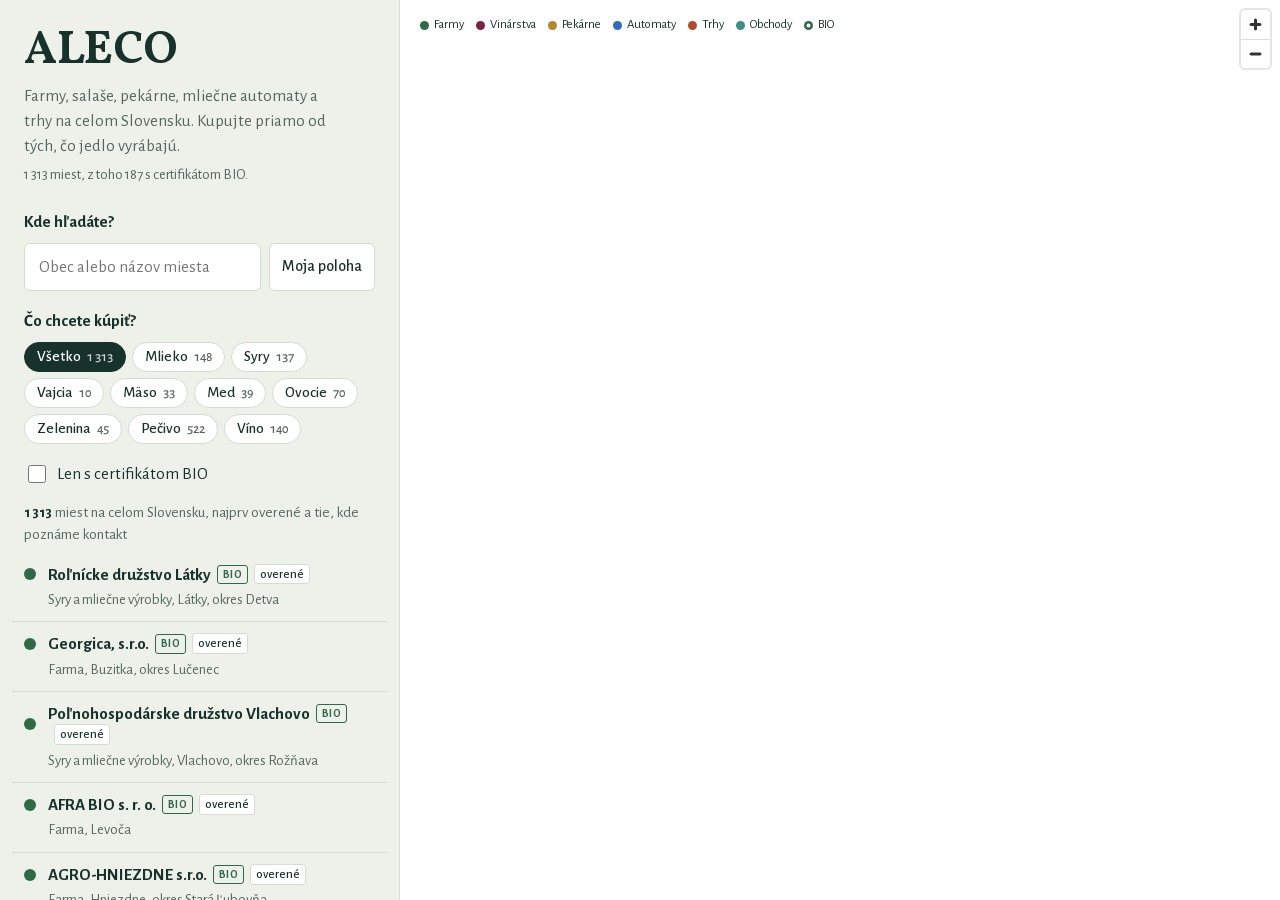
==== site/index.html @ 6f362695 "ALECO: open map of local food in Slovakia A free static site (MapLibre; fonts and map code served fr" ====
<!doctype html>
<html lang="sk">
<head>
  <meta charset="utf-8">
  <meta name="viewport" content="width=device-width, initial-scale=1">
  <title>ALECO: lokálne jedlo na Slovensku</title>
  <meta name="description" content="Otvorená mapa fariem, salašov, pekární, mliečnych automatov a trhov na celom Slovensku. Kupujte priamo od tých, čo jedlo vyrábajú.">
  <link rel="canonical" href="https://papkosd.github.io/ALECO/">
  <!-- link previews on Facebook, LinkedIn, WhatsApp and Slack -->
  <meta property="og:type" content="website">
  <meta property="og:site_name" content="ALECO">
  <meta property="og:locale" content="sk_SK">
  <meta property="og:title" content="ALECO: lokálne jedlo na Slovensku">
  <meta property="og:description" content="Mapa fariem, salašov, mliečnych automatov, trhov a ďalších miest, kde kúpite jedlo priamo od tých, čo ho vyrábajú. Zadarmo, bez reklám.">
  <meta property="og:url" content="https://papkosd.github.io/ALECO/">
  <meta property="og:image" content="https://papkosd.github.io/ALECO/og.png">
  <meta property="og:image:width" content="1200">
  <meta property="og:image:height" content="630">
  <meta property="og:image:alt" content="ALECO, farmy a lokálne jedlo na Slovensku: mapa Slovenska s 1 313 bodmi">
  <meta name="twitter:card" content="summary_large_image">
  <link rel="icon" href="favicon.svg" type="image/svg+xml">
  <link rel="apple-touch-icon" href="apple-touch-icon.png">
  <meta name="theme-color" content="#17322a">
  <!-- fonts and the map library are served from this site; the only outside requests are the map tiles -->
  <link rel="preconnect" href="https://tiles.openfreemap.org" crossorigin>
  <link href="fonts/fonts.css" rel="stylesheet">
  <link href="vendor/maplibre-gl-4.7.1/maplibre-gl.css" rel="stylesheet">
  <link href="style.css?v=9" rel="stylesheet">
</head>
<body>
  <div class="app">
    <aside class="panel" aria-label="Zoznam miest">
      <header class="intro">
        <h1>ALECO</h1>
        <p class="tagline">Farmy a lokálne jedlo na Slovensku</p>
        <p class="lede">Farmy, salaše, pekárne, mliečne automaty a trhy na celom Slovensku. Kupujte priamo od tých, čo jedlo vyrábajú.</p>
        <p class="stats" id="stats"></p>
      </header>

      <div class="controls">
        <div class="step">
          <label class="step-label" for="q">Kde hľadáte?</label>
          <div class="where">
            <input id="q" type="search" placeholder="Obec alebo názov miesta" autocomplete="off" enterkeyhint="search">
            <button type="button" class="btn ghost" id="locate">Moja poloha</button>
          </div>
          <div class="suggest" id="suggest" hidden></div>
          <div class="near-row" id="nearRow" hidden>
            <label class="select">
              <span class="visually-hidden">Ako ďaleko</span>
              <select id="radius">
                <option value="10">do 10 km</option>
                <option value="25" selected>do 25 km</option>
                <option value="50">do 50 km</option>
                <option value="0">celé Slovensko</option>
              </select>
            </label>
            <button type="button" class="link-btn" id="clearLoc">Zrušiť miesto</button>
          </div>
        </div>
        <div class="step">
          <p class="step-label" id="buyLabel">Čo chcete kúpiť?</p>
          <div class="chips" role="group" aria-labelledby="buyLabel" id="chips"></div>
        </div>
        <label class="toggle"><input type="checkbox" id="bioOnly"> Len s certifikátom BIO</label>
      </div>

      <p class="hint" id="hint" hidden></p>
      <div class="count-row" id="countRow">
        <p class="count" id="count" aria-live="polite"></p>
        <button type="button" class="link-btn share-search" id="shareSearch" hidden>Zdieľať výber</button>
      </div>
      <ol class="list" id="list"></ol>

      <section class="detail" id="detail" hidden aria-live="polite"></section>

      <footer class="foot">
        <p><button type="button" class="link-btn" id="addBtn">Chýba tu miesto alebo je niečo zle?</button></p>
        <p><button type="button" class="link-btn" id="aboutBtn">Odkiaľ sú údaje</button></p>
        <p class="small">Otvorený projekt bez reklám, provízií a sledovania. Údaje: <a href="https://www.openstreetmap.org/copyright">© prispievatelia OpenStreetMap</a> (ODbL), <a href="https://webgate.ec.europa.eu/tracesnt/directory/publication/organic-operator/index">register ekologických certifikátov EÚ</a> a <a href="https://www.geonames.org/">GeoNames</a> (CC BY 4.0). <span id="generated"></span></p>
      </footer>
    </aside>

    <main class="map-wrap">
      <div id="map" role="region" aria-label="Mapa"></div>
      <ul class="legend" id="legend" aria-label="Farby bodov na mape"></ul>
    </main>
  </div>

  <dialog id="addDialog" aria-labelledby="addTitle">
    <h2 id="addTitle">Pridať, opraviť alebo odstrániť miesto</h2>
    <p>Predávate jedlo, ktoré sami vyrábate, alebo tu chýba miesto, ktoré poznáte? Napíšte nám názov, obec, čo predávate a kedy. Skontrolujeme to a pridáme na mapu.</p>
    <p>Ak je pri mieste niečo zle alebo ste na mape a nechcete tu byť, napíšte nám. Opravíme to alebo údaje odstránime.</p>
    <p class="mail-row"><a class="btn" id="mailAdd" href="#">Napísať e-mail</a> <span class="small" id="mailText"></span></p>
    <p class="small">Mapujete v OpenStreetMap? Miesto môžete pridať aj tam, na ALECO sa objaví pri ďalšej aktualizácii.</p>
    <form method="dialog"><button class="btn ghost">Zavrieť</button></form>
  </dialog>

  <dialog id="aboutDialog" aria-labelledby="aboutTitle">
    <h2 id="aboutTitle">Odkiaľ sú údaje</h2>
    <p><strong>Obchody, trhy, automaty, pekárne a vinárstva</strong> pochádzajú z OpenStreetMap, otvorenej mapy, ktorú môže upravovať ktokoľvek. Reťazce a supermarkety vynechávame.</p>
    <p><strong>Pečiatka BIO</strong> znamená platný certifikát ekologickej výroby z registra Európskej komisie (TRACES). Produkty vypisujeme z certifikátu. Ukazujeme len výrobcov, ktorých certifikát uvádza jedlo pre ľudí, napríklad med, syr, ovocie alebo zeleninu. Farmy, ktoré pestujú len obilie či krmivo pre spracovateľov, na mape nie sú. Z certifikátu nevieme, či výrobca predáva aj priamo, preto si to pred cestou overte.</p>
    <p><strong>Poloha</strong> certifikovaných výrobcov je adresa z certifikátu: prevádzka, ak je uvedená, inak sídlo firmy. Ak je sídlo v kancelárii vo veľkom meste, výrobcu na mapu nedávame, kým nezistíme, kde naozaj hospodári.</p>
    <p>Súkromne hospodáriacich roľníkov zverejníme až s ich súhlasom.</p>
    <p>Údaje sú otvorené (ODbL), môžete ich voľne použiť s uvedením zdroja: <a href="data/places.csv" download>tabuľka CSV</a> alebo <a href="data/places.geojson" download>GeoJSON</a>.</p>
    <p><strong>Súkromie:</strong> stránka nepoužíva cookies ani analytiku. Mapové podklady sa načítavajú z <a href="https://openfreemap.org/" target="_blank" rel="noopener">OpenFreeMap</a>. Vašu polohu, ak ju povolíte, používame len na zoradenie zoznamu priamo vo vašom prehliadači.</p>
    <p><strong>Kontakt:</strong> <a id="mailAbout" href="#"></a>. Ak ste na mape a nechcete tu byť, napíšte nám a údaje odstránime.</p>
    <form method="dialog"><button class="btn">Zavrieť</button></form>
  </dialog>

  <script src="vendor/maplibre-gl-4.7.1/maplibre-gl.js"></script>
  <script src="app.js?v=23"></script>
</body>
</html>
---- site/fonts/fonts.css ----
/* Alegreya Sans and Vollkorn (SIL Open Font License 1.1, see OFL-*.txt), served from this site
   instead of Google Fonts so visitors' browsers don't contact Google. Latin + Latin Extended only (enough for Slovak). */
/* latin-ext */
@font-face {
  font-family: 'Alegreya Sans';
  font-style: normal;
  font-weight: 400;
  font-display: swap;
  src: url(alegreya-sans-latin-ext-0a185c.woff2) format('woff2');
  unicode-range: U+0100-02BA, U+02BD-02C5, U+02C7-02CC, U+02CE-02D7, U+02DD-02FF, U+0304, U+0308, U+0329, U+1D00-1DBF, U+1E00-1E9F, U+1EF2-1EFF, U+2020, U+20A0-20AB, U+20AD-20C4, U+2113, U+2C60-2C7F, U+A720-A7FF;
}
/* latin */
@font-face {
  font-family: 'Alegreya Sans';
  font-style: normal;
  font-weight: 400;
  font-display: swap;
  src: url(alegreya-sans-latin-e76bc7.woff2) format('woff2');
  unicode-range: U+0000-00FF, U+0131, U+0152-0153, U+02BB-02BC, U+02C6, U+02DA, U+02DC, U+0304, U+0308, U+0329, U+2000-206F, U+20AC, U+2122, U+2191, U+2193, U+2212, U+2215, U+FEFF, U+FFFD;
}
/* latin-ext */
@font-face {
  font-family: 'Alegreya Sans';
  font-style: normal;
  font-weight: 500;
  font-display: swap;
  src: url(alegreya-sans-latin-ext-668227.woff2) format('woff2');
  unicode-range: U+0100-02BA, U+02BD-02C5, U+02C7-02CC, U+02CE-02D7, U+02DD-02FF, U+0304, U+0308, U+0329, U+1D00-1DBF, U+1E00-1E9F, U+1EF2-1EFF, U+2020, U+20A0-20AB, U+20AD-20C4, U+2113, U+2C60-2C7F, U+A720-A7FF;
}
/* latin */
@font-face {
  font-family: 'Alegreya Sans';
  font-style: normal;
  font-weight: 500;
  font-display: swap;
  src: url(alegreya-sans-latin-922b99.woff2) format('woff2');
  unicode-range: U+0000-00FF, U+0131, U+0152-0153, U+02BB-02BC, U+02C6, U+02DA, U+02DC, U+0304, U+0308, U+0329, U+2000-206F, U+20AC, U+2122, U+2191, U+2193, U+2212, U+2215, U+FEFF, U+FFFD;
}
/* latin-ext */
@font-face {
  font-family: 'Alegreya Sans';
  font-style: normal;
  font-weight: 700;
  font-display: swap;
  src: url(alegreya-sans-latin-ext-7c03f5.woff2) format('woff2');
  unicode-range: U+0100-02BA, U+02BD-02C5, U+02C7-02CC, U+02CE-02D7, U+02DD-02FF, U+0304, U+0308, U+0329, U+1D00-1DBF, U+1E00-1E9F, U+1EF2-1EFF, U+2020, U+20A0-20AB, U+20AD-20C4, U+2113, U+2C60-2C7F, U+A720-A7FF;
}
/* latin */
@font-face {
  font-family: 'Alegreya Sans';
  font-style: normal;
  font-weight: 700;
  font-display: swap;
  src: url(alegreya-sans-latin-80432f.woff2) format('woff2');
  unicode-range: U+0000-00FF, U+0131, U+0152-0153, U+02BB-02BC, U+02C6, U+02DA, U+02DC, U+0304, U+0308, U+0329, U+2000-206F, U+20AC, U+2122, U+2191, U+2193, U+2212, U+2215, U+FEFF, U+FFFD;
}
/* latin-ext */
@font-face {
  font-family: 'Vollkorn';
  font-style: normal;
  font-weight: 500;
  font-display: swap;
  src: url(vollkorn-latin-ext-cc25f8.woff2) format('woff2');
  unicode-range: U+0100-02BA, U+02BD-02C5, U+02C7-02CC, U+02CE-02D7, U+02DD-02FF, U+0304, U+0308, U+0329, U+1D00-1DBF, U+1E00-1E9F, U+1EF2-1EFF, U+2020, U+20A0-20AB, U+20AD-20C4, U+2113, U+2C60-2C7F, U+A720-A7FF;
}
/* latin */
@font-face {
  font-family: 'Vollkorn';
  font-style: normal;
  font-weight: 500;
  font-display: swap;
  src: url(vollkorn-latin-d823a3.woff2) format('woff2');
  unicode-range: U+0000-00FF, U+0131, U+0152-0153, U+02BB-02BC, U+02C6, U+02DA, U+02DC, U+0304, U+0308, U+0329, U+2000-206F, U+20AC, U+2122, U+2191, U+2193, U+2212, U+2215, U+FEFF, U+FFFD;
}
/* latin-ext */
@font-face {
  font-family: 'Vollkorn';
  font-style: normal;
  font-weight: 700;
  font-display: swap;
  src: url(vollkorn-latin-ext-cc25f8.woff2) format('woff2');
  unicode-range: U+0100-02BA, U+02BD-02C5, U+02C7-02CC, U+02CE-02D7, U+02DD-02FF, U+0304, U+0308, U+0329, U+1D00-1DBF, U+1E00-1E9F, U+1EF2-1EFF, U+2020, U+20A0-20AB, U+20AD-20C4, U+2113, U+2C60-2C7F, U+A720-A7FF;
}
/* latin */
@font-face {
  font-family: 'Vollkorn';
  font-style: normal;
  font-weight: 700;
  font-display: swap;
  src: url(vollkorn-latin-d823a3.woff2) format('woff2');
  unicode-range: U+0000-00FF, U+0131, U+0152-0153, U+02BB-02BC, U+02C6, U+02DA, U+02DC, U+0304, U+0308, U+0329, U+2000-206F, U+20AC, U+2122, U+2191, U+2193, U+2212, U+2215, U+FEFF, U+FFFD;
}
---- site/vendor/maplibre-gl-4.7.1/maplibre-gl.css ----
.maplibregl-map{font:12px/20px Helvetica Neue,Arial,Helvetica,sans-serif;overflow:hidden;position:relative;-webkit-tap-highlight-color:rgb(0 0 0/0)}.maplibregl-canvas{left:0;position:absolute;top:0}.maplibregl-map:fullscreen{height:100%;width:100%}.maplibregl-ctrl-group button.maplibregl-ctrl-compass{touch-action:none}.maplibregl-canvas-container.maplibregl-interactive,.maplibregl-ctrl-group button.maplibregl-ctrl-compass{cursor:grab;-webkit-user-select:none;-moz-user-select:none;user-select:none}.maplibregl-canvas-container.maplibregl-interactive.maplibregl-track-pointer{cursor:pointer}.maplibregl-canvas-container.maplibregl-interactive:active,.maplibregl-ctrl-group button.maplibregl-ctrl-compass:active{cursor:grabbing}.maplibregl-canvas-container.maplibregl-touch-zoom-rotate,.maplibregl-canvas-container.maplibregl-touch-zoom-rotate .maplibregl-canvas{touch-action:pan-x pan-y}.maplibregl-canvas-container.maplibregl-touch-drag-pan,.maplibregl-canvas-container.maplibregl-touch-drag-pan .maplibregl-canvas{touch-action:pinch-zoom}.maplibregl-canvas-container.maplibregl-touch-zoom-rotate.maplibregl-touch-drag-pan,.maplibregl-canvas-container.maplibregl-touch-zoom-rotate.maplibregl-touch-drag-pan .maplibregl-canvas{touch-action:none}.maplibregl-canvas-container.maplibregl-touch-drag-pan.maplibregl-cooperative-gestures,.maplibregl-canvas-container.maplibregl-touch-drag-pan.maplibregl-cooperative-gestures .maplibregl-canvas{touch-action:pan-x pan-y}.maplibregl-ctrl-bottom-left,.maplibregl-ctrl-bottom-right,.maplibregl-ctrl-top-left,.maplibregl-ctrl-top-right{pointer-events:none;position:absolute;z-index:2}.maplibregl-ctrl-top-left{left:0;top:0}.maplibregl-ctrl-top-right{right:0;top:0}.maplibregl-ctrl-bottom-left{bottom:0;left:0}.maplibregl-ctrl-bottom-right{bottom:0;right:0}.maplibregl-ctrl{clear:both;pointer-events:auto;transform:translate(0)}.maplibregl-ctrl-top-left .maplibregl-ctrl{float:left;margin:10px 0 0 10px}.maplibregl-ctrl-top-right .maplibregl-ctrl{float:right;margin:10px 10px 0 0}.maplibregl-ctrl-bottom-left .maplibregl-ctrl{float:left;margin:0 0 10px 10px}.maplibregl-ctrl-bottom-right .maplibregl-ctrl{float:right;margin:0 10px 10px 0}.maplibregl-ctrl-group{background:#fff;border-radius:4px}.maplibregl-ctrl-group:not(:empty){box-shadow:0 0 0 2px rgba(0,0,0,.1)}@media (forced-colors:active){.maplibregl-ctrl-group:not(:empty){box-shadow:0 0 0 2px ButtonText}}.maplibregl-ctrl-group button{background-color:transparent;border:0;box-sizing:border-box;cursor:pointer;display:block;height:29px;outline:none;padding:0;width:29px}.maplibregl-ctrl-group button+button{border-top:1px solid #ddd}.maplibregl-ctrl button .maplibregl-ctrl-icon{background-position:50%;background-repeat:no-repeat;display:block;height:100%;width:100%}@media (forced-colors:active){.maplibregl-ctrl-icon{background-color:transparent}.maplibregl-ctrl-group button+button{border-top:1px solid ButtonText}}.maplibregl-ctrl button::-moz-focus-inner{border:0;padding:0}.maplibregl-ctrl-attrib-button:focus,.maplibregl-ctrl-group button:focus{box-shadow:0 0 2px 2px #0096ff}.maplibregl-ctrl button:disabled{cursor:not-allowed}.maplibregl-ctrl button:disabled .maplibregl-ctrl-icon{opacity:.25}.maplibregl-ctrl button:not(:disabled):hover{background-color:rgb(0 0 0/5%)}.maplibregl-ctrl-group button:focus:focus-visible{box-shadow:0 0 2px 2px #0096ff}.maplibregl-ctrl-group button:focus:not(:focus-visible){box-shadow:none}.maplibregl-ctrl-group button:focus:first-child{border-radius:4px 4px 0 0}.maplibregl-ctrl-group button:focus:last-child{border-radius:0 0 4px 4px}.maplibregl-ctrl-group button:focus:only-child{border-radius:inherit}.maplibregl-ctrl button.maplibregl-ctrl-zoom-out .maplibregl-ctrl-icon{background-image:url("data:image/svg+xml;charset=utf-8,%3Csvg xmlns='http://www.w3.org/2000/svg' width='29' height='29' fill='%23333' viewBox='0 0 29 29'%3E%3Cpath d='M10 13c-.75 0-1.5.75-1.5 1.5S9.25 16 10 16h9c.75 0 1.5-.75 1.5-1.5S19.75 13 19 13z'/%3E%3C/svg%3E")}.maplibregl-ctrl button.maplibregl-ctrl-zoom-in .maplibregl-ctrl-icon{background-image:url("data:image/svg+xml;charset=utf-8,%3Csvg xmlns='http://www.w3.org/2000/svg' width='29' height='29' fill='%23333' viewBox='0 0 29 29'%3E%3Cpath d='M14.5 8.5c-.75 0-1.5.75-1.5 1.5v3h-3c-.75 0-1.5.75-1.5 1.5S9.25 16 10 16h3v3c0 .75.75 1.5 1.5 1.5S16 19.75 16 19v-3h3c.75 0 1.5-.75 1.5-1.5S19.75 13 19 13h-3v-3c0-.75-.75-1.5-1.5-1.5'/%3E%3C/svg%3E")}@media (forced-colors:active){.maplibregl-ctrl button.maplibregl-ctrl-zoom-out .maplibregl-ctrl-icon{background-image:url("data:image/svg+xml;charset=utf-8,%3Csvg xmlns='http://www.w3.org/2000/svg' width='29' height='29' fill='%23fff' viewBox='0 0 29 29'%3E%3Cpath d='M10 13c-.75 0-1.5.75-1.5 1.5S9.25 16 10 16h9c.75 0 1.5-.75 1.5-1.5S19.75 13 19 13z'/%3E%3C/svg%3E")}.maplibregl-ctrl button.maplibregl-ctrl-zoom-in .maplibregl-ctrl-icon{background-image:url("data:image/svg+xml;charset=utf-8,%3Csvg xmlns='http://www.w3.org/2000/svg' width='29' height='29' fill='%23fff' viewBox='0 0 29 29'%3E%3Cpath d='M14.5 8.5c-.75 0-1.5.75-1.5 1.5v3h-3c-.75 0-1.5.75-1.5 1.5S9.25 16 10 16h3v3c0 .75.75 1.5 1.5 1.5S16 19.75 16 19v-3h3c.75 0 1.5-.75 1.5-1.5S19.75 13 19 13h-3v-3c0-.75-.75-1.5-1.5-1.5'/%3E%3C/svg%3E")}}@media (forced-colors:active) and (prefers-color-scheme:light){.maplibregl-ctrl button.maplibregl-ctrl-zoom-out .maplibregl-ctrl-icon{background-image:url("data:image/svg+xml;charset=utf-8,%3Csvg xmlns='http://www.w3.org/2000/svg' width='29' height='29' viewBox='0 0 29 29'%3E%3Cpath d='M10 13c-.75 0-1.5.75-1.5 1.5S9.25 16 10 16h9c.75 0 1.5-.75 1.5-1.5S19.75 13 19 13z'/%3E%3C/svg%3E")}.maplibregl-ctrl button.maplibregl-ctrl-zoom-in .maplibregl-ctrl-icon{background-image:url("data:image/svg+xml;charset=utf-8,%3Csvg xmlns='http://www.w3.org/2000/svg' width='29' height='29' viewBox='0 0 29 29'%3E%3Cpath d='M14.5 8.5c-.75 0-1.5.75-1.5 1.5v3h-3c-.75 0-1.5.75-1.5 1.5S9.25 16 10 16h3v3c0 .75.75 1.5 1.5 1.5S16 19.75 16 19v-3h3c.75 0 1.5-.75 1.5-1.5S19.75 13 19 13h-3v-3c0-.75-.75-1.5-1.5-1.5'/%3E%3C/svg%3E")}}.maplibregl-ctrl button.maplibregl-ctrl-fullscreen .maplibregl-ctrl-icon{background-image:url("data:image/svg+xml;charset=utf-8,%3Csvg xmlns='http://www.w3.org/2000/svg' width='29' height='29' fill='%23333' viewBox='0 0 29 29'%3E%3Cpath d='M24 16v5.5c0 1.75-.75 2.5-2.5 2.5H16v-1l3-1.5-4-5.5 1-1 5.5 4 1.5-3zM6 16l1.5 3 5.5-4 1 1-4 5.5 3 1.5v1H7.5C5.75 24 5 23.25 5 21.5V16zm7-11v1l-3 1.5 4 5.5-1 1-5.5-4L6 13H5V7.5C5 5.75 5.75 5 7.5 5zm11 2.5c0-1.75-.75-2.5-2.5-2.5H16v1l3 1.5-4 5.5 1 1 5.5-4 1.5 3h1z'/%3E%3C/svg%3E")}.maplibregl-ctrl button.maplibregl-ctrl-shrink .maplibregl-ctrl-icon{background-image:url("data:image/svg+xml;charset=utf-8,%3Csvg xmlns='http://www.w3.org/2000/svg' width='29' height='29' viewBox='0 0 29 29'%3E%3Cpath d='M18.5 16c-1.75 0-2.5.75-2.5 2.5V24h1l1.5-3 5.5 4 1-1-4-5.5 3-1.5v-1zM13 18.5c0-1.75-.75-2.5-2.5-2.5H5v1l3 1.5L4 24l1 1 5.5-4 1.5 3h1zm3-8c0 1.75.75 2.5 2.5 2.5H24v-1l-3-1.5L25 5l-1-1-5.5 4L17 5h-1zM10.5 13c1.75 0 2.5-.75 2.5-2.5V5h-1l-1.5 3L5 4 4 5l4 5.5L5 12v1z'/%3E%3C/svg%3E")}@media (forced-colors:active){.maplibregl-ctrl button.maplibregl-ctrl-fullscreen .maplibregl-ctrl-icon{background-image:url("data:image/svg+xml;charset=utf-8,%3Csvg xmlns='http://www.w3.org/2000/svg' width='29' height='29' fill='%23fff' viewBox='0 0 29 29'%3E%3Cpath d='M24 16v5.5c0 1.75-.75 2.5-2.5 2.5H16v-1l3-1.5-4-5.5 1-1 5.5 4 1.5-3zM6 16l1.5 3 5.5-4 1 1-4 5.5 3 1.5v1H7.5C5.75 24 5 23.25 5 21.5V16zm7-11v1l-3 1.5 4 5.5-1 1-5.5-4L6 13H5V7.5C5 5.75 5.75 5 7.5 5zm11 2.5c0-1.75-.75-2.5-2.5-2.5H16v1l3 1.5-4 5.5 1 1 5.5-4 1.5 3h1z'/%3E%3C/svg%3E")}.maplibregl-ctrl button.maplibregl-ctrl-shrink .maplibregl-ctrl-icon{background-image:url("data:image/svg+xml;charset=utf-8,%3Csvg xmlns='http://www.w3.org/2000/svg' width='29' height='29' fill='%23fff' viewBox='0 0 29 29'%3E%3Cpath d='M18.5 16c-1.75 0-2.5.75-2.5 2.5V24h1l1.5-3 5.5 4 1-1-4-5.5 3-1.5v-1zM13 18.5c0-1.75-.75-2.5-2.5-2.5H5v1l3 1.5L4 24l1 1 5.5-4 1.5 3h1zm3-8c0 1.75.75 2.5 2.5 2.5H24v-1l-3-1.5L25 5l-1-1-5.5 4L17 5h-1zM10.5 13c1.75 0 2.5-.75 2.5-2.5V5h-1l-1.5 3L5 4 4 5l4 5.5L5 12v1z'/%3E%3C/svg%3E")}}@media (forced-colors:active) and (prefers-color-scheme:light){.maplibregl-ctrl button.maplibregl-ctrl-fullscreen .maplibregl-ctrl-icon{background-image:url("data:image/svg+xml;charset=utf-8,%3Csvg xmlns='http://www.w3.org/2000/svg' width='29' height='29' viewBox='0 0 29 29'%3E%3Cpath d='M24 16v5.5c0 1.75-.75 2.5-2.5 2.5H16v-1l3-1.5-4-5.5 1-1 5.5 4 1.5-3zM6 16l1.5 3 5.5-4 1 1-4 5.5 3 1.5v1H7.5C5.75 24 5 23.25 5 21.5V16zm7-11v1l-3 1.5 4 5.5-1 1-5.5-4L6 13H5V7.5C5 5.75 5.75 5 7.5 5zm11 2.5c0-1.75-.75-2.5-2.5-2.5H16v1l3 1.5-4 5.5 1 1 5.5-4 1.5 3h1z'/%3E%3C/svg%3E")}.maplibregl-ctrl button.maplibregl-ctrl-shrink .maplibregl-ctrl-icon{background-image:url("data:image/svg+xml;charset=utf-8,%3Csvg xmlns='http://www.w3.org/2000/svg' width='29' height='29' viewBox='0 0 29 29'%3E%3Cpath d='M18.5 16c-1.75 0-2.5.75-2.5 2.5V24h1l1.5-3 5.5 4 1-1-4-5.5 3-1.5v-1zM13 18.5c0-1.75-.75-2.5-2.5-2.5H5v1l3 1.5L4 24l1 1 5.5-4 1.5 3h1zm3-8c0 1.75.75 2.5 2.5 2.5H24v-1l-3-1.5L25 5l-1-1-5.5 4L17 5h-1zM10.5 13c1.75 0 2.5-.75 2.5-2.5V5h-1l-1.5 3L5 4 4 5l4 5.5L5 12v1z'/%3E%3C/svg%3E")}}.maplibregl-ctrl button.maplibregl-ctrl-compass .maplibregl-ctrl-icon{background-image:url("data:image/svg+xml;charset=utf-8,%3Csvg xmlns='http://www.w3.org/2000/svg' width='29' height='29' fill='%23333' viewBox='0 0 29 29'%3E%3Cpath d='m10.5 14 4-8 4 8z'/%3E%3Cpath fill='%23ccc' d='m10.5 16 4 8 4-8z'/%3E%3C/svg%3E")}@media (forced-colors:active){.maplibregl-ctrl button.maplibregl-ctrl-compass .maplibregl-ctrl-icon{background-image:url("data:image/svg+xml;charset=utf-8,%3Csvg xmlns='http://www.w3.org/2000/svg' width='29' height='29' fill='%23fff' viewBox='0 0 29 29'%3E%3Cpath d='m10.5 14 4-8 4 8z'/%3E%3Cpath fill='%23ccc' d='m10.5 16 4 8 4-8z'/%3E%3C/svg%3E")}}@media (forced-colors:active) and (prefers-color-scheme:light){.maplibregl-ctrl button.maplibregl-ctrl-compass .maplibregl-ctrl-icon{background-image:url("data:image/svg+xml;charset=utf-8,%3Csvg xmlns='http://www.w3.org/2000/svg' width='29' height='29' viewBox='0 0 29 29'%3E%3Cpath d='m10.5 14 4-8 4 8z'/%3E%3Cpath fill='%23ccc' d='m10.5 16 4 8 4-8z'/%3E%3C/svg%3E")}}.maplibregl-ctrl button.maplibregl-ctrl-terrain .maplibregl-ctrl-icon{background-image:url("data:image/svg+xml;charset=utf-8,%3Csvg xmlns='http://www.w3.org/2000/svg' width='22' height='22' fill='%23333' viewBox='0 0 22 22'%3E%3Cpath d='m1.754 13.406 4.453-4.851 3.09 3.09 3.281 3.277.969-.969-3.309-3.312 3.844-4.121 6.148 6.886h1.082v-.855l-7.207-8.07-4.84 5.187L6.169 6.57l-5.48 5.965v.871ZM.688 16.844h20.625v1.375H.688Zm0 0'/%3E%3C/svg%3E")}.maplibregl-ctrl button.maplibregl-ctrl-terrain-enabled .maplibregl-ctrl-icon{background-image:url("data:image/svg+xml;charset=utf-8,%3Csvg xmlns='http://www.w3.org/2000/svg' width='22' height='22' fill='%2333b5e5' viewBox='0 0 22 22'%3E%3Cpath d='m1.754 13.406 4.453-4.851 3.09 3.09 3.281 3.277.969-.969-3.309-3.312 3.844-4.121 6.148 6.886h1.082v-.855l-7.207-8.07-4.84 5.187L6.169 6.57l-5.48 5.965v.871ZM.688 16.844h20.625v1.375H.688Zm0 0'/%3E%3C/svg%3E")}.maplibregl-ctrl button.maplibregl-ctrl-geolocate .maplibregl-ctrl-icon{background-image:url("data:image/svg+xml;charset=utf-8,%3Csvg xmlns='http://www.w3.org/2000/svg' width='29' height='29' fill='%23333' viewBox='0 0 20 20'%3E%3Cpath d='M10 4C9 4 9 5 9 5v.1A5 5 0 0 0 5.1 9H5s-1 0-1 1 1 1 1 1h.1A5 5 0 0 0 9 14.9v.1s0 1 1 1 1-1 1-1v-.1a5 5 0 0 0 3.9-3.9h.1s1 0 1-1-1-1-1-1h-.1A5 5 0 0 0 11 5.1V5s0-1-1-1m0 2.5a3.5 3.5 0 1 1 0 7 3.5 3.5 0 1 1 0-7'/%3E%3Ccircle cx='10' cy='10' r='2'/%3E%3C/svg%3E")}.maplibregl-ctrl button.maplibregl-ctrl-geolocate:disabled .maplibregl-ctrl-icon{background-image:url("data:image/svg+xml;charset=utf-8,%3Csvg xmlns='http://www.w3.org/2000/svg' width='29' height='29' fill='%23aaa' viewBox='0 0 20 20'%3E%3Cpath d='M10 4C9 4 9 5 9 5v.1A5 5 0 0 0 5.1 9H5s-1 0-1 1 1 1 1 1h.1A5 5 0 0 0 9 14.9v.1s0 1 1 1 1-1 1-1v-.1a5 5 0 0 0 3.9-3.9h.1s1 0 1-1-1-1-1-1h-.1A5 5 0 0 0 11 5.1V5s0-1-1-1m0 2.5a3.5 3.5 0 1 1 0 7 3.5 3.5 0 1 1 0-7'/%3E%3Ccircle cx='10' cy='10' r='2'/%3E%3Cpath fill='red' d='m14 5 1 1-9 9-1-1z'/%3E%3C/svg%3E")}.maplibregl-ctrl button.maplibregl-ctrl-geolocate.maplibregl-ctrl-geolocate-active .maplibregl-ctrl-icon{background-image:url("data:image/svg+xml;charset=utf-8,%3Csvg xmlns='http://www.w3.org/2000/svg' width='29' height='29' fill='%2333b5e5' viewBox='0 0 20 20'%3E%3Cpath d='M10 4C9 4 9 5 9 5v.1A5 5 0 0 0 5.1 9H5s-1 0-1 1 1 1 1 1h.1A5 5 0 0 0 9 14.9v.1s0 1 1 1 1-1 1-1v-.1a5 5 0 0 0 3.9-3.9h.1s1 0 1-1-1-1-1-1h-.1A5 5 0 0 0 11 5.1V5s0-1-1-1m0 2.5a3.5 3.5 0 1 1 0 7 3.5 3.5 0 1 1 0-7'/%3E%3Ccircle cx='10' cy='10' r='2'/%3E%3C/svg%3E")}.maplibregl-ctrl button.maplibregl-ctrl-geolocate.maplibregl-ctrl-geolocate-active-error .maplibregl-ctrl-icon{background-image:url("data:image/svg+xml;charset=utf-8,%3Csvg xmlns='http://www.w3.org/2000/svg' width='29' height='29' fill='%23e58978' viewBox='0 0 20 20'%3E%3Cpath d='M10 4C9 4 9 5 9 5v.1A5 5 0 0 0 5.1 9H5s-1 0-1 1 1 1 1 1h.1A5 5 0 0 0 9 14.9v.1s0 1 1 1 1-1 1-1v-.1a5 5 0 0 0 3.9-3.9h.1s1 0 1-1-1-1-1-1h-.1A5 5 0 0 0 11 5.1V5s0-1-1-1m0 2.5a3.5 3.5 0 1 1 0 7 3.5 3.5 0 1 1 0-7'/%3E%3Ccircle cx='10' cy='10' r='2'/%3E%3C/svg%3E")}.maplibregl-ctrl button.maplibregl-ctrl-geolocate.maplibregl-ctrl-geolocate-background .maplibregl-ctrl-icon{background-image:url("data:image/svg+xml;charset=utf-8,%3Csvg xmlns='http://www.w3.org/2000/svg' width='29' height='29' fill='%2333b5e5' viewBox='0 0 20 20'%3E%3Cpath d='M10 4C9 4 9 5 9 5v.1A5 5 0 0 0 5.1 9H5s-1 0-1 1 1 1 1 1h.1A5 5 0 0 0 9 14.9v.1s0 1 1 1 1-1 1-1v-.1a5 5 0 0 0 3.9-3.9h.1s1 0 1-1-1-1-1-1h-.1A5 5 0 0 0 11 5.1V5s0-1-1-1m0 2.5a3.5 3.5 0 1 1 0 7 3.5 3.5 0 1 1 0-7'/%3E%3C/svg%3E")}.maplibregl-ctrl button.maplibregl-ctrl-geolocate.maplibregl-ctrl-geolocate-background-error .maplibregl-ctrl-icon{background-image:url("data:image/svg+xml;charset=utf-8,%3Csvg xmlns='http://www.w3.org/2000/svg' width='29' height='29' fill='%23e54e33' viewBox='0 0 20 20'%3E%3Cpath d='M10 4C9 4 9 5 9 5v.1A5 5 0 0 0 5.1 9H5s-1 0-1 1 1 1 1 1h.1A5 5 0 0 0 9 14.9v.1s0 1 1 1 1-1 1-1v-.1a5 5 0 0 0 3.9-3.9h.1s1 0 1-1-1-1-1-1h-.1A5 5 0 0 0 11 5.1V5s0-1-1-1m0 2.5a3.5 3.5 0 1 1 0 7 3.5 3.5 0 1 1 0-7'/%3E%3C/svg%3E")}.maplibregl-ctrl button.maplibregl-ctrl-geolocate.maplibregl-ctrl-geolocate-waiting .maplibregl-ctrl-icon{animation:maplibregl-spin 2s linear infinite}@media (forced-colors:active){.maplibregl-ctrl button.maplibregl-ctrl-geolocate .maplibregl-ctrl-icon{background-image:url("data:image/svg+xml;charset=utf-8,%3Csvg xmlns='http://www.w3.org/2000/svg' width='29' height='29' fill='%23fff' viewBox='0 0 20 20'%3E%3Cpath d='M10 4C9 4 9 5 9 5v.1A5 5 0 0 0 5.1 9H5s-1 0-1 1 1 1 1 1h.1A5 5 0 0 0 9 14.9v.1s0 1 1 1 1-1 1-1v-.1a5 5 0 0 0 3.9-3.9h.1s1 0 1-1-1-1-1-1h-.1A5 5 0 0 0 11 5.1V5s0-1-1-1m0 2.5a3.5 3.5 0 1 1 0 7 3.5 3.5 0 1 1 0-7'/%3E%3Ccircle cx='10' cy='10' r='2'/%3E%3C/svg%3E")}.maplibregl-ctrl button.maplibregl-ctrl-geolocate:disabled .maplibregl-ctrl-icon{background-image:url("data:image/svg+xml;charset=utf-8,%3Csvg xmlns='http://www.w3.org/2000/svg' width='29' height='29' fill='%23999' viewBox='0 0 20 20'%3E%3Cpath d='M10 4C9 4 9 5 9 5v.1A5 5 0 0 0 5.1 9H5s-1 0-1 1 1 1 1 1h.1A5 5 0 0 0 9 14.9v.1s0 1 1 1 1-1 1-1v-.1a5 5 0 0 0 3.9-3.9h.1s1 0 1-1-1-1-1-1h-.1A5 5 0 0 0 11 5.1V5s0-1-1-1m0 2.5a3.5 3.5 0 1 1 0 7 3.5 3.5 0 1 1 0-7'/%3E%3Ccircle cx='10' cy='10' r='2'/%3E%3Cpath fill='red' d='m14 5 1 1-9 9-1-1z'/%3E%3C/svg%3E")}.maplibregl-ctrl button.maplibregl-ctrl-geolocate.maplibregl-ctrl-geolocate-active .maplibregl-ctrl-icon{background-image:url("data:image/svg+xml;charset=utf-8,%3Csvg xmlns='http://www.w3.org/2000/svg' width='29' height='29' fill='%2333b5e5' viewBox='0 0 20 20'%3E%3Cpath d='M10 4C9 4 9 5 9 5v.1A5 5 0 0 0 5.1 9H5s-1 0-1 1 1 1 1 1h.1A5 5 0 0 0 9 14.9v.1s0 1 1 1 1-1 1-1v-.1a5 5 0 0 0 3.9-3.9h.1s1 0 1-1-1-1-1-1h-.1A5 5 0 0 0 11 5.1V5s0-1-1-1m0 2.5a3.5 3.5 0 1 1 0 7 3.5 3.5 0 1 1 0-7'/%3E%3Ccircle cx='10' cy='10' r='2'/%3E%3C/svg%3E")}.maplibregl-ctrl button.maplibregl-ctrl-geolocate.maplibregl-ctrl-geolocate-active-error .maplibregl-ctrl-icon{background-image:url("data:image/svg+xml;charset=utf-8,%3Csvg xmlns='http://www.w3.org/2000/svg' width='29' height='29' fill='%23e58978' viewBox='0 0 20 20'%3E%3Cpath d='M10 4C9 4 9 5 9 5v.1A5 5 0 0 0 5.1 9H5s-1 0-1 1 1 1 1 1h.1A5 5 0 0 0 9 14.9v.1s0 1 1 1 1-1 1-1v-.1a5 5 0 0 0 3.9-3.9h.1s1 0 1-1-1-1-1-1h-.1A5 5 0 0 0 11 5.1V5s0-1-1-1m0 2.5a3.5 3.5 0 1 1 0 7 3.5 3.5 0 1 1 0-7'/%3E%3Ccircle cx='10' cy='10' r='2'/%3E%3C/svg%3E")}.maplibregl-ctrl button.maplibregl-ctrl-geolocate.maplibregl-ctrl-geolocate-background .maplibregl-ctrl-icon{background-image:url("data:image/svg+xml;charset=utf-8,%3Csvg xmlns='http://www.w3.org/2000/svg' width='29' height='29' fill='%2333b5e5' viewBox='0 0 20 20'%3E%3Cpath d='M10 4C9 4 9 5 9 5v.1A5 5 0 0 0 5.1 9H5s-1 0-1 1 1 1 1 1h.1A5 5 0 0 0 9 14.9v.1s0 1 1 1 1-1 1-1v-.1a5 5 0 0 0 3.9-3.9h.1s1 0 1-1-1-1-1-1h-.1A5 5 0 0 0 11 5.1V5s0-1-1-1m0 2.5a3.5 3.5 0 1 1 0 7 3.5 3.5 0 1 1 0-7'/%3E%3C/svg%3E")}.maplibregl-ctrl button.maplibregl-ctrl-geolocate.maplibregl-ctrl-geolocate-background-error .maplibregl-ctrl-icon{background-image:url("data:image/svg+xml;charset=utf-8,%3Csvg xmlns='http://www.w3.org/2000/svg' width='29' height='29' fill='%23e54e33' viewBox='0 0 20 20'%3E%3Cpath d='M10 4C9 4 9 5 9 5v.1A5 5 0 0 0 5.1 9H5s-1 0-1 1 1 1 1 1h.1A5 5 0 0 0 9 14.9v.1s0 1 1 1 1-1 1-1v-.1a5 5 0 0 0 3.9-3.9h.1s1 0 1-1-1-1-1-1h-.1A5 5 0 0 0 11 5.1V5s0-1-1-1m0 2.5a3.5 3.5 0 1 1 0 7 3.5 3.5 0 1 1 0-7'/%3E%3C/svg%3E")}}@media (forced-colors:active) and (prefers-color-scheme:light){.maplibregl-ctrl button.maplibregl-ctrl-geolocate .maplibregl-ctrl-icon{background-image:url("data:image/svg+xml;charset=utf-8,%3Csvg xmlns='http://www.w3.org/2000/svg' width='29' height='29' viewBox='0 0 20 20'%3E%3Cpath d='M10 4C9 4 9 5 9 5v.1A5 5 0 0 0 5.1 9H5s-1 0-1 1 1 1 1 1h.1A5 5 0 0 0 9 14.9v.1s0 1 1 1 1-1 1-1v-.1a5 5 0 0 0 3.9-3.9h.1s1 0 1-1-1-1-1-1h-.1A5 5 0 0 0 11 5.1V5s0-1-1-1m0 2.5a3.5 3.5 0 1 1 0 7 3.5 3.5 0 1 1 0-7'/%3E%3Ccircle cx='10' cy='10' r='2'/%3E%3C/svg%3E")}.maplibregl-ctrl button.maplibregl-ctrl-geolocate:disabled .maplibregl-ctrl-icon{background-image:url("data:image/svg+xml;charset=utf-8,%3Csvg xmlns='http://www.w3.org/2000/svg' width='29' height='29' fill='%23666' viewBox='0 0 20 20'%3E%3Cpath d='M10 4C9 4 9 5 9 5v.1A5 5 0 0 0 5.1 9H5s-1 0-1 1 1 1 1 1h.1A5 5 0 0 0 9 14.9v.1s0 1 1 1 1-1 1-1v-.1a5 5 0 0 0 3.9-3.9h.1s1 0 1-1-1-1-1-1h-.1A5 5 0 0 0 11 5.1V5s0-1-1-1m0 2.5a3.5 3.5 0 1 1 0 7 3.5 3.5 0 1 1 0-7'/%3E%3Ccircle cx='10' cy='10' r='2'/%3E%3Cpath fill='red' d='m14 5 1 1-9 9-1-1z'/%3E%3C/svg%3E")}}@keyframes maplibregl-spin{0%{transform:rotate(0deg)}to{transform:rotate(1turn)}}a.maplibregl-ctrl-logo{background-image:url("data:image/svg+xml;charset=utf-8,%3Csvg xmlns='http://www.w3.org/2000/svg' width='88' height='23' fill='none'%3E%3Cpath fill='%23000' fill-opacity='.4' fill-rule='evenodd' d='M17.408 16.796h-1.827l2.501-12.095h.198l3.324 6.533.988 2.19.988-2.19 3.258-6.533h.181l2.6 12.095h-1.81l-1.218-5.644-.362-1.71-.658 1.71-2.929 5.644h-.098l-2.914-5.644-.757-1.71-.345 1.71zm1.958-3.42-.726 3.663a1.255 1.255 0 0 1-1.232 1.011h-1.827a1.255 1.255 0 0 1-1.229-1.509l2.501-12.095a1.255 1.255 0 0 1 1.23-1.001h.197a1.25 1.25 0 0 1 1.12.685l3.19 6.273 3.125-6.263a1.25 1.25 0 0 1 1.123-.695h.181a1.255 1.255 0 0 1 1.227.991l1.443 6.71a5 5 0 0 1 .314-.787l.009-.016a4.6 4.6 0 0 1 1.777-1.887c.782-.46 1.668-.667 2.611-.667a4.6 4.6 0 0 1 1.7.32l.306.134c.21-.16.474-.256.759-.256h1.694a1.255 1.255 0 0 1 1.212.925 1.255 1.255 0 0 1 1.212-.925h1.711c.284 0 .545.094.755.252.613-.3 1.312-.45 2.075-.45 1.356 0 2.557.445 3.482 1.4q.47.48.763 1.064V4.701a1.255 1.255 0 0 1 1.255-1.255h1.86A1.255 1.255 0 0 1 54.44 4.7v9.194h2.217c.19 0 .37.043.532.118v-4.77c0-.356.147-.678.385-.906a2.42 2.42 0 0 1-.682-1.71c0-.665.267-1.253.735-1.7a2.45 2.45 0 0 1 1.722-.674 2.43 2.43 0 0 1 1.705.675q.318.302.504.683V4.7a1.255 1.255 0 0 1 1.255-1.255h1.744A1.255 1.255 0 0 1 65.812 4.7v3.335a4.8 4.8 0 0 1 1.526-.246c.938 0 1.817.214 2.59.69a4.47 4.47 0 0 1 1.67 1.743v-.98a1.255 1.255 0 0 1 1.256-1.256h1.777c.233 0 .451.064.639.174a3.4 3.4 0 0 1 1.567-.372c.346 0 .861.02 1.285.232a1.25 1.25 0 0 1 .689 1.004 4.7 4.7 0 0 1 .853-.588c.795-.44 1.675-.647 2.61-.647 1.385 0 2.65.39 3.525 1.396.836.938 1.168 2.173 1.168 3.528q-.001.515-.056 1.051a1.255 1.255 0 0 1-.947 1.09l.408.952a1.255 1.255 0 0 1-.477 1.552c-.418.268-.92.463-1.458.612-.613.171-1.304.244-2.049.244-1.06 0-2.043-.207-2.886-.698l-.015-.008c-.798-.48-1.419-1.135-1.818-1.963l-.004-.008a5.8 5.8 0 0 1-.548-2.512q0-.429.053-.843a1.3 1.3 0 0 1-.333-.086l-.166-.004c-.223 0-.426.062-.643.228-.03.024-.142.139-.142.59v3.883a1.255 1.255 0 0 1-1.256 1.256h-1.777a1.255 1.255 0 0 1-1.256-1.256V15.69l-.032.057a4.8 4.8 0 0 1-1.86 1.833 5.04 5.04 0 0 1-2.484.634 4.5 4.5 0 0 1-1.935-.424 1.25 1.25 0 0 1-.764.258h-1.71a1.255 1.255 0 0 1-1.256-1.255V7.687a2.4 2.4 0 0 1-.428.625c.253.23.412.561.412.93v7.553a1.255 1.255 0 0 1-1.256 1.255h-1.843a1.25 1.25 0 0 1-.894-.373c-.228.23-.544.373-.894.373H51.32a1.255 1.255 0 0 1-1.256-1.255v-1.251l-.061.117a4.7 4.7 0 0 1-1.782 1.884 4.77 4.77 0 0 1-2.485.67 5.6 5.6 0 0 1-1.485-.188l.009 2.764a1.255 1.255 0 0 1-1.255 1.259h-1.729a1.255 1.255 0 0 1-1.255-1.255v-3.537a1.255 1.255 0 0 1-1.167.793h-1.679a1.25 1.25 0 0 1-.77-.263 4.5 4.5 0 0 1-1.945.429c-.885 0-1.724-.21-2.495-.632l-.017-.01a5 5 0 0 1-1.081-.836 1.255 1.255 0 0 1-1.254 1.312h-1.81a1.255 1.255 0 0 1-1.228-.99l-.782-3.625-2.044 3.939a1.25 1.25 0 0 1-1.115.676h-.098a1.25 1.25 0 0 1-1.116-.68l-2.061-3.994zM35.92 16.63l.207-.114.223-.15q.493-.356.735-.785l.061-.118.033 1.332h1.678V9.242h-1.694l-.033 1.267q-.133-.329-.526-.658l-.032-.028a3.2 3.2 0 0 0-.668-.428l-.27-.12a3.3 3.3 0 0 0-1.235-.23q-1.136-.001-1.974.493a3.36 3.36 0 0 0-1.3 1.382q-.445.89-.444 2.074 0 1.2.51 2.107a3.8 3.8 0 0 0 1.382 1.381 3.9 3.9 0 0 0 1.893.477q.795 0 1.455-.33zm-2.789-5.38q-.576.675-.575 1.762 0 1.102.559 1.794.576.675 1.645.675a2.25 2.25 0 0 0 .934-.19 2.2 2.2 0 0 0 .468-.29l.178-.161a2.2 2.2 0 0 0 .397-.561q.244-.5.244-1.15v-.115q0-.708-.296-1.267l-.043-.077a2.2 2.2 0 0 0-.633-.709l-.13-.086-.047-.028a2.1 2.1 0 0 0-1.073-.285q-1.052 0-1.629.692zm2.316 2.706c.163-.17.28-.407.28-.83v-.114c0-.292-.06-.508-.15-.68a.96.96 0 0 0-.353-.389.85.85 0 0 0-.464-.127c-.4 0-.56.114-.664.239l-.01.012c-.148.174-.275.45-.275.945 0 .506.122.801.27.99.097.11.266.224.68.224.303 0 .504-.09.687-.269zm7.545 1.705a2.6 2.6 0 0 0 .331.423q.319.33.755.548l.173.074q.65.255 1.49.255 1.02 0 1.844-.493a3.45 3.45 0 0 0 1.316-1.4q.493-.904.493-2.089 0-1.909-.988-2.913-.988-1.02-2.584-1.02-.898 0-1.575.347a3 3 0 0 0-.415.262l-.199.166a3.4 3.4 0 0 0-.64.82V9.242h-1.712v11.553h1.729l-.017-5.134zm.53-1.138q.206.29.48.5l.155.11.053.034q.51.296 1.119.297 1.07 0 1.645-.675.577-.69.576-1.762 0-1.119-.576-1.777-.558-.675-1.645-.675-.435 0-.835.16a2 2 0 0 0-.284.136 2 2 0 0 0-.363.254 2.2 2.2 0 0 0-.46.569l-.082.162a2.6 2.6 0 0 0-.213 1.072v.115q0 .707.296 1.267l.135.211zm.964-.818a1.1 1.1 0 0 0 .367.385.94.94 0 0 0 .476.118c.423 0 .59-.117.687-.23.159-.194.28-.478.28-.95 0-.53-.133-.8-.266-.952l-.021-.025c-.078-.094-.231-.221-.68-.221a1 1 0 0 0-.503.135l-.012.007a.86.86 0 0 0-.335.343c-.073.133-.132.324-.132.614v.115a1.4 1.4 0 0 0 .14.66zm15.7-6.222q.347-.346.346-.856a1.05 1.05 0 0 0-.345-.79 1.18 1.18 0 0 0-.84-.329q-.51 0-.855.33a1.05 1.05 0 0 0-.346.79q0 .51.346.855.345.346.856.346.51 0 .839-.346zm4.337 9.314.033-1.332q.191.403.59.747l.098.081a4 4 0 0 0 .316.224l.223.122a3.2 3.2 0 0 0 1.44.322 3.8 3.8 0 0 0 1.875-.477 3.5 3.5 0 0 0 1.382-1.366q.527-.89.526-2.09 0-1.184-.444-2.073a3.24 3.24 0 0 0-1.283-1.399q-.823-.51-1.942-.51a3.5 3.5 0 0 0-1.527.344l-.086.043-.165.09a3 3 0 0 0-.33.214q-.432.315-.656.707a2 2 0 0 0-.099.198l.082-1.283V4.701h-1.744v12.095zm.473-2.509a2.5 2.5 0 0 0 .566.7q.117.098.245.18l.144.08a2.1 2.1 0 0 0 .975.232q1.07 0 1.645-.675.576-.69.576-1.778 0-1.102-.576-1.777-.56-.691-1.645-.692a2.2 2.2 0 0 0-1.015.235q-.22.113-.415.282l-.15.142a2.1 2.1 0 0 0-.42.594q-.223.479-.223 1.1v.115q0 .705.293 1.26zm2.616-.293c.157-.191.28-.479.28-.967 0-.51-.13-.79-.276-.961l-.021-.026c-.082-.1-.232-.225-.67-.225a.87.87 0 0 0-.681.279l-.012.011c-.154.155-.274.38-.274.807v.115c0 .285.057.499.144.669a1.1 1.1 0 0 0 .367.405c.137.082.28.123.455.123.423 0 .59-.118.686-.23zm8.266-3.013q.345-.13.724-.14l.069-.002q.493 0 .642.099l.247-1.794q-.196-.099-.717-.099a2.3 2.3 0 0 0-.545.063 2 2 0 0 0-.411.148 2.2 2.2 0 0 0-.4.249 2.5 2.5 0 0 0-.485.499 2.7 2.7 0 0 0-.32.581l-.05.137v-1.48h-1.778v7.553h1.777v-3.884q0-.546.159-.943a1.5 1.5 0 0 1 .466-.636 2.5 2.5 0 0 1 .399-.253 2 2 0 0 1 .224-.099zm9.784 2.656.05-.922q0-1.743-.856-2.698-.838-.97-2.584-.97-1.119-.001-2.007.493a3.46 3.46 0 0 0-1.4 1.382q-.493.906-.493 2.106 0 1.07.428 1.975.428.89 1.332 1.432.906.526 2.255.526.973 0 1.668-.185l.044-.012.135-.04q.613-.184.984-.421l-.542-1.267q-.3.162-.642.274l-.297.087q-.51.131-1.3.131-.954 0-1.497-.444a1.6 1.6 0 0 1-.192-.193q-.366-.44-.512-1.234l-.004-.021zm-5.427-1.256-.003.022h3.752v-.138q-.011-.727-.288-1.118a1 1 0 0 0-.156-.176q-.46-.428-1.316-.428-.986 0-1.494.604-.379.45-.494 1.234zm-27.053 2.77V4.7h-1.86v12.095h5.333V15.15zm7.103-5.908v7.553h-1.843V9.242h1.843z'/%3E%3Cpath fill='%23fff' d='m19.63 11.151-.757-1.71-.345 1.71-1.12 5.644h-1.827L18.083 4.7h.197l3.325 6.533.988 2.19.988-2.19L26.839 4.7h.181l2.6 12.095h-1.81l-1.218-5.644-.362-1.71-.658 1.71-2.93 5.644h-.098l-2.913-5.644zm14.836 5.81q-1.02 0-1.893-.478a3.8 3.8 0 0 1-1.381-1.382q-.51-.906-.51-2.106 0-1.185.444-2.074a3.36 3.36 0 0 1 1.3-1.382q.839-.494 1.974-.494a3.3 3.3 0 0 1 1.234.231 3.3 3.3 0 0 1 .97.575q.396.33.527.659l.033-1.267h1.694v7.553H37.18l-.033-1.332q-.279.593-1.02 1.053a3.17 3.17 0 0 1-1.662.444zm.296-1.482q.938 0 1.58-.642.642-.66.642-1.711v-.115q0-.708-.296-1.267a2.2 2.2 0 0 0-.807-.872 2.1 2.1 0 0 0-1.119-.313q-1.053 0-1.629.692-.575.675-.575 1.76 0 1.103.559 1.795.577.675 1.645.675zm6.521-6.237h1.711v1.4q.906-1.597 2.83-1.597 1.596 0 2.584 1.02.988 1.005.988 2.914 0 1.185-.493 2.09a3.46 3.46 0 0 1-1.316 1.399 3.5 3.5 0 0 1-1.844.493q-.954 0-1.662-.329a2.67 2.67 0 0 1-1.086-.97l.017 5.134h-1.728zm4.048 6.22q1.07 0 1.645-.674.577-.69.576-1.762 0-1.119-.576-1.777-.558-.675-1.645-.675-.592 0-1.12.296-.51.28-.822.823-.296.527-.296 1.234v.115q0 .708.296 1.267.313.543.823.855.51.296 1.119.297z'/%3E%3Cpath fill='%23e1e3e9' d='M51.325 4.7h1.86v10.45h3.473v1.646h-5.333zm7.12 4.542h1.843v7.553h-1.843zm.905-1.415a1.16 1.16 0 0 1-.856-.346 1.17 1.17 0 0 1-.346-.856 1.05 1.05 0 0 1 .346-.79q.346-.329.856-.329.494 0 .839.33a1.05 1.05 0 0 1 .345.79 1.16 1.16 0 0 1-.345.855q-.33.346-.84.346zm7.875 9.133a3.17 3.17 0 0 1-1.662-.444q-.723-.46-1.004-1.053l-.033 1.332h-1.71V4.701h1.743v4.657l-.082 1.283q.279-.658 1.086-1.119a3.5 3.5 0 0 1 1.778-.477q1.119 0 1.942.51a3.24 3.24 0 0 1 1.283 1.4q.445.888.444 2.072 0 1.201-.526 2.09a3.5 3.5 0 0 1-1.382 1.366 3.8 3.8 0 0 1-1.876.477zm-.296-1.481q1.069 0 1.645-.675.577-.69.577-1.778 0-1.102-.577-1.776-.56-.691-1.645-.692a2.12 2.12 0 0 0-1.58.659q-.642.641-.642 1.694v.115q0 .71.296 1.267a2.4 2.4 0 0 0 .807.872 2.1 2.1 0 0 0 1.119.313zm5.927-6.237h1.777v1.481q.263-.757.856-1.217a2.14 2.14 0 0 1 1.349-.46q.527 0 .724.098l-.247 1.794q-.149-.099-.642-.099-.774 0-1.416.494-.626.493-.626 1.58v3.883h-1.777V9.242zm9.534 7.718q-1.35 0-2.255-.526-.904-.543-1.332-1.432a4.6 4.6 0 0 1-.428-1.975q0-1.2.493-2.106a3.46 3.46 0 0 1 1.4-1.382q.889-.495 2.007-.494 1.744 0 2.584.97.855.956.856 2.7 0 .444-.05.92h-5.43q.18 1.005.708 1.45.542.443 1.497.443.79 0 1.3-.131a4 4 0 0 0 .938-.362l.542 1.267q-.411.263-1.119.46-.708.198-1.711.197zm1.596-4.558q.016-1.02-.444-1.432-.46-.428-1.316-.428-1.728 0-1.991 1.86z'/%3E%3Cpath d='M5.074 15.948a.484.657 0 0 0-.486.659v1.84a.484.657 0 0 0 .486.659h4.101a.484.657 0 0 0 .486-.659v-1.84a.484.657 0 0 0-.486-.659zm3.56 1.16H5.617v.838h3.017z' style='fill:%23fff;fill-rule:evenodd;stroke-width:1.03600001'/%3E%3Cg style='stroke-width:1.12603545'%3E%3Cpath d='M-9.408-1.416c-3.833-.025-7.056 2.912-7.08 6.615-.02 3.08 1.653 4.832 3.107 6.268.903.892 1.721 1.74 2.32 2.902l-.525-.004c-.543-.003-.992.304-1.24.639a1.87 1.87 0 0 0-.362 1.121l-.011 1.877c-.003.402.104.787.347 1.125.244.338.688.653 1.23.656l4.142.028c.542.003.99-.306 1.238-.641a1.87 1.87 0 0 0 .363-1.121l.012-1.875a1.87 1.87 0 0 0-.348-1.127c-.243-.338-.688-.653-1.23-.656l-.518-.004c.597-1.145 1.425-1.983 2.348-2.87 1.473-1.414 3.18-3.149 3.2-6.226-.016-3.59-2.923-6.684-6.993-6.707m-.006 1.1v.002c3.274.02 5.92 2.532 5.9 5.6-.017 2.706-1.39 4.026-2.863 5.44-1.034.994-2.118 2.033-2.814 3.633-.018.041-.052.055-.075.065q-.013.004-.02.01a.34.34 0 0 1-.226.084.34.34 0 0 1-.224-.086l-.092-.077c-.699-1.615-1.768-2.669-2.781-3.67-1.454-1.435-2.797-2.762-2.78-5.478.02-3.067 2.7-5.545 5.975-5.523m-.02 2.826c-1.62-.01-2.944 1.315-2.955 2.96-.01 1.646 1.295 2.988 2.916 2.999h.002c1.621.01 2.943-1.316 2.953-2.961.011-1.646-1.294-2.988-2.916-2.998m-.005 1.1c1.017.006 1.829.83 1.822 1.89s-.83 1.874-1.848 1.867c-1.018-.006-1.829-.83-1.822-1.89s.83-1.874 1.848-1.868m-2.155 11.857 4.14.025c.271.002.49.305.487.676l-.013 1.875c-.003.37-.224.67-.495.668l-4.14-.025c-.27-.002-.487-.306-.485-.676l.012-1.875c.003-.37.224-.67.494-.668' style='color:%23000;font-style:normal;font-variant:normal;font-weight:400;font-stretch:normal;font-size:medium;line-height:normal;font-family:sans-serif;font-variant-ligatures:normal;font-variant-position:normal;font-variant-caps:normal;font-variant-numeric:normal;font-variant-alternates:normal;font-feature-settings:normal;text-indent:0;text-align:start;text-decoration:none;text-decoration-line:none;text-decoration-style:solid;text-decoration-color:%23000;letter-spacing:normal;word-spacing:normal;text-transform:none;writing-mode:lr-tb;direction:ltr;text-orientation:mixed;dominant-baseline:auto;baseline-shift:baseline;text-anchor:start;white-space:normal;shape-padding:0;clip-rule:evenodd;display:inline;overflow:visible;visibility:visible;opacity:1;isolation:auto;mix-blend-mode:normal;color-interpolation:sRGB;color-interpolation-filters:linearRGB;solid-color:%23000;solid-opacity:1;vector-effect:none;fill:%23000;fill-opacity:.4;fill-rule:evenodd;stroke:none;stroke-width:2.47727823;stroke-linecap:butt;stroke-linejoin:miter;stroke-miterlimit:4;stroke-dasharray:none;stroke-dashoffset:0;stroke-opacity:1;color-rendering:auto;image-rendering:auto;shape-rendering:auto;text-rendering:auto' transform='translate(15.553 2.85)scale(.88807)'/%3E%3Cpath d='M-9.415-.316C-12.69-.338-15.37 2.14-15.39 5.207c-.017 2.716 1.326 4.041 2.78 5.477 1.013 1 2.081 2.055 2.78 3.67l.092.076a.34.34 0 0 0 .225.086.34.34 0 0 0 .227-.083l.019-.01c.022-.009.057-.024.074-.064.697-1.6 1.78-2.64 2.814-3.634 1.473-1.414 2.847-2.733 2.864-5.44.02-3.067-2.627-5.58-5.901-5.601m-.057 8.784c1.621.011 2.944-1.315 2.955-2.96.01-1.646-1.295-2.988-2.916-2.999-1.622-.01-2.945 1.315-2.955 2.96s1.295 2.989 2.916 3' style='clip-rule:evenodd;fill:%23e1e3e9;fill-opacity:1;fill-rule:evenodd;stroke:none;stroke-width:2.47727823;stroke-miterlimit:4;stroke-dasharray:none;stroke-opacity:.4' transform='translate(15.553 2.85)scale(.88807)'/%3E%3Cpath d='M-11.594 15.465c-.27-.002-.492.297-.494.668l-.012 1.876c-.003.371.214.673.485.675l4.14.027c.271.002.492-.298.495-.668l.012-1.877c.003-.37-.215-.672-.485-.674z' style='clip-rule:evenodd;fill:%23fff;fill-opacity:1;fill-rule:evenodd;stroke:none;stroke-width:2.47727823;stroke-miterlimit:4;stroke-dasharray:none;stroke-opacity:.4' transform='translate(15.553 2.85)scale(.88807)'/%3E%3C/g%3E%3C/svg%3E");background-repeat:no-repeat;cursor:pointer;display:block;height:23px;margin:0 0 -4px -4px;overflow:hidden;width:88px}a.maplibregl-ctrl-logo.maplibregl-compact{width:14px}@media (forced-colors:active){a.maplibregl-ctrl-logo{background-color:transparent;background-image:url("data:image/svg+xml;charset=utf-8,%3Csvg xmlns='http://www.w3.org/2000/svg' width='88' height='23' fill='none'%3E%3Cpath fill='%23000' fill-opacity='.4' fill-rule='evenodd' d='M17.408 16.796h-1.827l2.501-12.095h.198l3.324 6.533.988 2.19.988-2.19 3.258-6.533h.181l2.6 12.095h-1.81l-1.218-5.644-.362-1.71-.658 1.71-2.929 5.644h-.098l-2.914-5.644-.757-1.71-.345 1.71zm1.958-3.42-.726 3.663a1.255 1.255 0 0 1-1.232 1.011h-1.827a1.255 1.255 0 0 1-1.229-1.509l2.501-12.095a1.255 1.255 0 0 1 1.23-1.001h.197a1.25 1.25 0 0 1 1.12.685l3.19 6.273 3.125-6.263a1.25 1.25 0 0 1 1.123-.695h.181a1.255 1.255 0 0 1 1.227.991l1.443 6.71a5 5 0 0 1 .314-.787l.009-.016a4.6 4.6 0 0 1 1.777-1.887c.782-.46 1.668-.667 2.611-.667a4.6 4.6 0 0 1 1.7.32l.306.134c.21-.16.474-.256.759-.256h1.694a1.255 1.255 0 0 1 1.212.925 1.255 1.255 0 0 1 1.212-.925h1.711c.284 0 .545.094.755.252.613-.3 1.312-.45 2.075-.45 1.356 0 2.557.445 3.482 1.4q.47.48.763 1.064V4.701a1.255 1.255 0 0 1 1.255-1.255h1.86A1.255 1.255 0 0 1 54.44 4.7v9.194h2.217c.19 0 .37.043.532.118v-4.77c0-.356.147-.678.385-.906a2.42 2.42 0 0 1-.682-1.71c0-.665.267-1.253.735-1.7a2.45 2.45 0 0 1 1.722-.674 2.43 2.43 0 0 1 1.705.675q.318.302.504.683V4.7a1.255 1.255 0 0 1 1.255-1.255h1.744A1.255 1.255 0 0 1 65.812 4.7v3.335a4.8 4.8 0 0 1 1.526-.246c.938 0 1.817.214 2.59.69a4.47 4.47 0 0 1 1.67 1.743v-.98a1.255 1.255 0 0 1 1.256-1.256h1.777c.233 0 .451.064.639.174a3.4 3.4 0 0 1 1.567-.372c.346 0 .861.02 1.285.232a1.25 1.25 0 0 1 .689 1.004 4.7 4.7 0 0 1 .853-.588c.795-.44 1.675-.647 2.61-.647 1.385 0 2.65.39 3.525 1.396.836.938 1.168 2.173 1.168 3.528q-.001.515-.056 1.051a1.255 1.255 0 0 1-.947 1.09l.408.952a1.255 1.255 0 0 1-.477 1.552c-.418.268-.92.463-1.458.612-.613.171-1.304.244-2.049.244-1.06 0-2.043-.207-2.886-.698l-.015-.008c-.798-.48-1.419-1.135-1.818-1.963l-.004-.008a5.8 5.8 0 0 1-.548-2.512q0-.429.053-.843a1.3 1.3 0 0 1-.333-.086l-.166-.004c-.223 0-.426.062-.643.228-.03.024-.142.139-.142.59v3.883a1.255 1.255 0 0 1-1.256 1.256h-1.777a1.255 1.255 0 0 1-1.256-1.256V15.69l-.032.057a4.8 4.8 0 0 1-1.86 1.833 5.04 5.04 0 0 1-2.484.634 4.5 4.5 0 0 1-1.935-.424 1.25 1.25 0 0 1-.764.258h-1.71a1.255 1.255 0 0 1-1.256-1.255V7.687a2.4 2.4 0 0 1-.428.625c.253.23.412.561.412.93v7.553a1.255 1.255 0 0 1-1.256 1.255h-1.843a1.25 1.25 0 0 1-.894-.373c-.228.23-.544.373-.894.373H51.32a1.255 1.255 0 0 1-1.256-1.255v-1.251l-.061.117a4.7 4.7 0 0 1-1.782 1.884 4.77 4.77 0 0 1-2.485.67 5.6 5.6 0 0 1-1.485-.188l.009 2.764a1.255 1.255 0 0 1-1.255 1.259h-1.729a1.255 1.255 0 0 1-1.255-1.255v-3.537a1.255 1.255 0 0 1-1.167.793h-1.679a1.25 1.25 0 0 1-.77-.263 4.5 4.5 0 0 1-1.945.429c-.885 0-1.724-.21-2.495-.632l-.017-.01a5 5 0 0 1-1.081-.836 1.255 1.255 0 0 1-1.254 1.312h-1.81a1.255 1.255 0 0 1-1.228-.99l-.782-3.625-2.044 3.939a1.25 1.25 0 0 1-1.115.676h-.098a1.25 1.25 0 0 1-1.116-.68l-2.061-3.994zM35.92 16.63l.207-.114.223-.15q.493-.356.735-.785l.061-.118.033 1.332h1.678V9.242h-1.694l-.033 1.267q-.133-.329-.526-.658l-.032-.028a3.2 3.2 0 0 0-.668-.428l-.27-.12a3.3 3.3 0 0 0-1.235-.23q-1.136-.001-1.974.493a3.36 3.36 0 0 0-1.3 1.382q-.445.89-.444 2.074 0 1.2.51 2.107a3.8 3.8 0 0 0 1.382 1.381 3.9 3.9 0 0 0 1.893.477q.795 0 1.455-.33zm-2.789-5.38q-.576.675-.575 1.762 0 1.102.559 1.794.576.675 1.645.675a2.25 2.25 0 0 0 .934-.19 2.2 2.2 0 0 0 .468-.29l.178-.161a2.2 2.2 0 0 0 .397-.561q.244-.5.244-1.15v-.115q0-.708-.296-1.267l-.043-.077a2.2 2.2 0 0 0-.633-.709l-.13-.086-.047-.028a2.1 2.1 0 0 0-1.073-.285q-1.052 0-1.629.692zm2.316 2.706c.163-.17.28-.407.28-.83v-.114c0-.292-.06-.508-.15-.68a.96.96 0 0 0-.353-.389.85.85 0 0 0-.464-.127c-.4 0-.56.114-.664.239l-.01.012c-.148.174-.275.45-.275.945 0 .506.122.801.27.99.097.11.266.224.68.224.303 0 .504-.09.687-.269zm7.545 1.705a2.6 2.6 0 0 0 .331.423q.319.33.755.548l.173.074q.65.255 1.49.255 1.02 0 1.844-.493a3.45 3.45 0 0 0 1.316-1.4q.493-.904.493-2.089 0-1.909-.988-2.913-.988-1.02-2.584-1.02-.898 0-1.575.347a3 3 0 0 0-.415.262l-.199.166a3.4 3.4 0 0 0-.64.82V9.242h-1.712v11.553h1.729l-.017-5.134zm.53-1.138q.206.29.48.5l.155.11.053.034q.51.296 1.119.297 1.07 0 1.645-.675.577-.69.576-1.762 0-1.119-.576-1.777-.558-.675-1.645-.675-.435 0-.835.16a2 2 0 0 0-.284.136 2 2 0 0 0-.363.254 2.2 2.2 0 0 0-.46.569l-.082.162a2.6 2.6 0 0 0-.213 1.072v.115q0 .707.296 1.267l.135.211zm.964-.818a1.1 1.1 0 0 0 .367.385.94.94 0 0 0 .476.118c.423 0 .59-.117.687-.23.159-.194.28-.478.28-.95 0-.53-.133-.8-.266-.952l-.021-.025c-.078-.094-.231-.221-.68-.221a1 1 0 0 0-.503.135l-.012.007a.86.86 0 0 0-.335.343c-.073.133-.132.324-.132.614v.115a1.4 1.4 0 0 0 .14.66zm15.7-6.222q.347-.346.346-.856a1.05 1.05 0 0 0-.345-.79 1.18 1.18 0 0 0-.84-.329q-.51 0-.855.33a1.05 1.05 0 0 0-.346.79q0 .51.346.855.345.346.856.346.51 0 .839-.346zm4.337 9.314.033-1.332q.191.403.59.747l.098.081a4 4 0 0 0 .316.224l.223.122a3.2 3.2 0 0 0 1.44.322 3.8 3.8 0 0 0 1.875-.477 3.5 3.5 0 0 0 1.382-1.366q.527-.89.526-2.09 0-1.184-.444-2.073a3.24 3.24 0 0 0-1.283-1.399q-.823-.51-1.942-.51a3.5 3.5 0 0 0-1.527.344l-.086.043-.165.09a3 3 0 0 0-.33.214q-.432.315-.656.707a2 2 0 0 0-.099.198l.082-1.283V4.701h-1.744v12.095zm.473-2.509a2.5 2.5 0 0 0 .566.7q.117.098.245.18l.144.08a2.1 2.1 0 0 0 .975.232q1.07 0 1.645-.675.576-.69.576-1.778 0-1.102-.576-1.777-.56-.691-1.645-.692a2.2 2.2 0 0 0-1.015.235q-.22.113-.415.282l-.15.142a2.1 2.1 0 0 0-.42.594q-.223.479-.223 1.1v.115q0 .705.293 1.26zm2.616-.293c.157-.191.28-.479.28-.967 0-.51-.13-.79-.276-.961l-.021-.026c-.082-.1-.232-.225-.67-.225a.87.87 0 0 0-.681.279l-.012.011c-.154.155-.274.38-.274.807v.115c0 .285.057.499.144.669a1.1 1.1 0 0 0 .367.405c.137.082.28.123.455.123.423 0 .59-.118.686-.23zm8.266-3.013q.345-.13.724-.14l.069-.002q.493 0 .642.099l.247-1.794q-.196-.099-.717-.099a2.3 2.3 0 0 0-.545.063 2 2 0 0 0-.411.148 2.2 2.2 0 0 0-.4.249 2.5 2.5 0 0 0-.485.499 2.7 2.7 0 0 0-.32.581l-.05.137v-1.48h-1.778v7.553h1.777v-3.884q0-.546.159-.943a1.5 1.5 0 0 1 .466-.636 2.5 2.5 0 0 1 .399-.253 2 2 0 0 1 .224-.099zm9.784 2.656.05-.922q0-1.743-.856-2.698-.838-.97-2.584-.97-1.119-.001-2.007.493a3.46 3.46 0 0 0-1.4 1.382q-.493.906-.493 2.106 0 1.07.428 1.975.428.89 1.332 1.432.906.526 2.255.526.973 0 1.668-.185l.044-.012.135-.04q.613-.184.984-.421l-.542-1.267q-.3.162-.642.274l-.297.087q-.51.131-1.3.131-.954 0-1.497-.444a1.6 1.6 0 0 1-.192-.193q-.366-.44-.512-1.234l-.004-.021zm-5.427-1.256-.003.022h3.752v-.138q-.011-.727-.288-1.118a1 1 0 0 0-.156-.176q-.46-.428-1.316-.428-.986 0-1.494.604-.379.45-.494 1.234zm-27.053 2.77V4.7h-1.86v12.095h5.333V15.15zm7.103-5.908v7.553h-1.843V9.242h1.843z'/%3E%3Cpath fill='%23fff' d='m19.63 11.151-.757-1.71-.345 1.71-1.12 5.644h-1.827L18.083 4.7h.197l3.325 6.533.988 2.19.988-2.19L26.839 4.7h.181l2.6 12.095h-1.81l-1.218-5.644-.362-1.71-.658 1.71-2.93 5.644h-.098l-2.913-5.644zm14.836 5.81q-1.02 0-1.893-.478a3.8 3.8 0 0 1-1.381-1.382q-.51-.906-.51-2.106 0-1.185.444-2.074a3.36 3.36 0 0 1 1.3-1.382q.839-.494 1.974-.494a3.3 3.3 0 0 1 1.234.231 3.3 3.3 0 0 1 .97.575q.396.33.527.659l.033-1.267h1.694v7.553H37.18l-.033-1.332q-.279.593-1.02 1.053a3.17 3.17 0 0 1-1.662.444zm.296-1.482q.938 0 1.58-.642.642-.66.642-1.711v-.115q0-.708-.296-1.267a2.2 2.2 0 0 0-.807-.872 2.1 2.1 0 0 0-1.119-.313q-1.053 0-1.629.692-.575.675-.575 1.76 0 1.103.559 1.795.577.675 1.645.675zm6.521-6.237h1.711v1.4q.906-1.597 2.83-1.597 1.596 0 2.584 1.02.988 1.005.988 2.914 0 1.185-.493 2.09a3.46 3.46 0 0 1-1.316 1.399 3.5 3.5 0 0 1-1.844.493q-.954 0-1.662-.329a2.67 2.67 0 0 1-1.086-.97l.017 5.134h-1.728zm4.048 6.22q1.07 0 1.645-.674.577-.69.576-1.762 0-1.119-.576-1.777-.558-.675-1.645-.675-.592 0-1.12.296-.51.28-.822.823-.296.527-.296 1.234v.115q0 .708.296 1.267.313.543.823.855.51.296 1.119.297z'/%3E%3Cpath fill='%23e1e3e9' d='M51.325 4.7h1.86v10.45h3.473v1.646h-5.333zm7.12 4.542h1.843v7.553h-1.843zm.905-1.415a1.16 1.16 0 0 1-.856-.346 1.17 1.17 0 0 1-.346-.856 1.05 1.05 0 0 1 .346-.79q.346-.329.856-.329.494 0 .839.33a1.05 1.05 0 0 1 .345.79 1.16 1.16 0 0 1-.345.855q-.33.346-.84.346zm7.875 9.133a3.17 3.17 0 0 1-1.662-.444q-.723-.46-1.004-1.053l-.033 1.332h-1.71V4.701h1.743v4.657l-.082 1.283q.279-.658 1.086-1.119a3.5 3.5 0 0 1 1.778-.477q1.119 0 1.942.51a3.24 3.24 0 0 1 1.283 1.4q.445.888.444 2.072 0 1.201-.526 2.09a3.5 3.5 0 0 1-1.382 1.366 3.8 3.8 0 0 1-1.876.477zm-.296-1.481q1.069 0 1.645-.675.577-.69.577-1.778 0-1.102-.577-1.776-.56-.691-1.645-.692a2.12 2.12 0 0 0-1.58.659q-.642.641-.642 1.694v.115q0 .71.296 1.267a2.4 2.4 0 0 0 .807.872 2.1 2.1 0 0 0 1.119.313zm5.927-6.237h1.777v1.481q.263-.757.856-1.217a2.14 2.14 0 0 1 1.349-.46q.527 0 .724.098l-.247 1.794q-.149-.099-.642-.099-.774 0-1.416.494-.626.493-.626 1.58v3.883h-1.777V9.242zm9.534 7.718q-1.35 0-2.255-.526-.904-.543-1.332-1.432a4.6 4.6 0 0 1-.428-1.975q0-1.2.493-2.106a3.46 3.46 0 0 1 1.4-1.382q.889-.495 2.007-.494 1.744 0 2.584.97.855.956.856 2.7 0 .444-.05.92h-5.43q.18 1.005.708 1.45.542.443 1.497.443.79 0 1.3-.131a4 4 0 0 0 .938-.362l.542 1.267q-.411.263-1.119.46-.708.198-1.711.197zm1.596-4.558q.016-1.02-.444-1.432-.46-.428-1.316-.428-1.728 0-1.991 1.86z'/%3E%3Cpath d='M5.074 15.948a.484.657 0 0 0-.486.659v1.84a.484.657 0 0 0 .486.659h4.101a.484.657 0 0 0 .486-.659v-1.84a.484.657 0 0 0-.486-.659zm3.56 1.16H5.617v.838h3.017z' style='fill:%23fff;fill-rule:evenodd;stroke-width:1.03600001'/%3E%3Cg style='stroke-width:1.12603545'%3E%3Cpath d='M-9.408-1.416c-3.833-.025-7.056 2.912-7.08 6.615-.02 3.08 1.653 4.832 3.107 6.268.903.892 1.721 1.74 2.32 2.902l-.525-.004c-.543-.003-.992.304-1.24.639a1.87 1.87 0 0 0-.362 1.121l-.011 1.877c-.003.402.104.787.347 1.125.244.338.688.653 1.23.656l4.142.028c.542.003.99-.306 1.238-.641a1.87 1.87 0 0 0 .363-1.121l.012-1.875a1.87 1.87 0 0 0-.348-1.127c-.243-.338-.688-.653-1.23-.656l-.518-.004c.597-1.145 1.425-1.983 2.348-2.87 1.473-1.414 3.18-3.149 3.2-6.226-.016-3.59-2.923-6.684-6.993-6.707m-.006 1.1v.002c3.274.02 5.92 2.532 5.9 5.6-.017 2.706-1.39 4.026-2.863 5.44-1.034.994-2.118 2.033-2.814 3.633-.018.041-.052.055-.075.065q-.013.004-.02.01a.34.34 0 0 1-.226.084.34.34 0 0 1-.224-.086l-.092-.077c-.699-1.615-1.768-2.669-2.781-3.67-1.454-1.435-2.797-2.762-2.78-5.478.02-3.067 2.7-5.545 5.975-5.523m-.02 2.826c-1.62-.01-2.944 1.315-2.955 2.96-.01 1.646 1.295 2.988 2.916 2.999h.002c1.621.01 2.943-1.316 2.953-2.961.011-1.646-1.294-2.988-2.916-2.998m-.005 1.1c1.017.006 1.829.83 1.822 1.89s-.83 1.874-1.848 1.867c-1.018-.006-1.829-.83-1.822-1.89s.83-1.874 1.848-1.868m-2.155 11.857 4.14.025c.271.002.49.305.487.676l-.013 1.875c-.003.37-.224.67-.495.668l-4.14-.025c-.27-.002-.487-.306-.485-.676l.012-1.875c.003-.37.224-.67.494-.668' style='color:%23000;font-style:normal;font-variant:normal;font-weight:400;font-stretch:normal;font-size:medium;line-height:normal;font-family:sans-serif;font-variant-ligatures:normal;font-variant-position:normal;font-variant-caps:normal;font-variant-numeric:normal;font-variant-alternates:normal;font-feature-settings:normal;text-indent:0;text-align:start;text-decoration:none;text-decoration-line:none;text-decoration-style:solid;text-decoration-color:%23000;letter-spacing:normal;word-spacing:normal;text-transform:none;writing-mode:lr-tb;direction:ltr;text-orientation:mixed;dominant-baseline:auto;baseline-shift:baseline;text-anchor:start;white-space:normal;shape-padding:0;clip-rule:evenodd;display:inline;overflow:visible;visibility:visible;opacity:1;isolation:auto;mix-blend-mode:normal;color-interpolation:sRGB;color-interpolation-filters:linearRGB;solid-color:%23000;solid-opacity:1;vector-effect:none;fill:%23000;fill-opacity:.4;fill-rule:evenodd;stroke:none;stroke-width:2.47727823;stroke-linecap:butt;stroke-linejoin:miter;stroke-miterlimit:4;stroke-dasharray:none;stroke-dashoffset:0;stroke-opacity:1;color-rendering:auto;image-rendering:auto;shape-rendering:auto;text-rendering:auto' transform='translate(15.553 2.85)scale(.88807)'/%3E%3Cpath d='M-9.415-.316C-12.69-.338-15.37 2.14-15.39 5.207c-.017 2.716 1.326 4.041 2.78 5.477 1.013 1 2.081 2.055 2.78 3.67l.092.076a.34.34 0 0 0 .225.086.34.34 0 0 0 .227-.083l.019-.01c.022-.009.057-.024.074-.064.697-1.6 1.78-2.64 2.814-3.634 1.473-1.414 2.847-2.733 2.864-5.44.02-3.067-2.627-5.58-5.901-5.601m-.057 8.784c1.621.011 2.944-1.315 2.955-2.96.01-1.646-1.295-2.988-2.916-2.999-1.622-.01-2.945 1.315-2.955 2.96s1.295 2.989 2.916 3' style='clip-rule:evenodd;fill:%23e1e3e9;fill-opacity:1;fill-rule:evenodd;stroke:none;stroke-width:2.47727823;stroke-miterlimit:4;stroke-dasharray:none;stroke-opacity:.4' transform='translate(15.553 2.85)scale(.88807)'/%3E%3Cpath d='M-11.594 15.465c-.27-.002-.492.297-.494.668l-.012 1.876c-.003.371.214.673.485.675l4.14.027c.271.002.492-.298.495-.668l.012-1.877c.003-.37-.215-.672-.485-.674z' style='clip-rule:evenodd;fill:%23fff;fill-opacity:1;fill-rule:evenodd;stroke:none;stroke-width:2.47727823;stroke-miterlimit:4;stroke-dasharray:none;stroke-opacity:.4' transform='translate(15.553 2.85)scale(.88807)'/%3E%3C/g%3E%3C/svg%3E")}}@media (forced-colors:active) and (prefers-color-scheme:light){a.maplibregl-ctrl-logo{background-image:url("data:image/svg+xml;charset=utf-8,%3Csvg xmlns='http://www.w3.org/2000/svg' width='88' height='23' fill='none'%3E%3Cpath fill='%23000' fill-opacity='.4' fill-rule='evenodd' d='M17.408 16.796h-1.827l2.501-12.095h.198l3.324 6.533.988 2.19.988-2.19 3.258-6.533h.181l2.6 12.095h-1.81l-1.218-5.644-.362-1.71-.658 1.71-2.929 5.644h-.098l-2.914-5.644-.757-1.71-.345 1.71zm1.958-3.42-.726 3.663a1.255 1.255 0 0 1-1.232 1.011h-1.827a1.255 1.255 0 0 1-1.229-1.509l2.501-12.095a1.255 1.255 0 0 1 1.23-1.001h.197a1.25 1.25 0 0 1 1.12.685l3.19 6.273 3.125-6.263a1.25 1.25 0 0 1 1.123-.695h.181a1.255 1.255 0 0 1 1.227.991l1.443 6.71a5 5 0 0 1 .314-.787l.009-.016a4.6 4.6 0 0 1 1.777-1.887c.782-.46 1.668-.667 2.611-.667a4.6 4.6 0 0 1 1.7.32l.306.134c.21-.16.474-.256.759-.256h1.694a1.255 1.255 0 0 1 1.212.925 1.255 1.255 0 0 1 1.212-.925h1.711c.284 0 .545.094.755.252.613-.3 1.312-.45 2.075-.45 1.356 0 2.557.445 3.482 1.4q.47.48.763 1.064V4.701a1.255 1.255 0 0 1 1.255-1.255h1.86A1.255 1.255 0 0 1 54.44 4.7v9.194h2.217c.19 0 .37.043.532.118v-4.77c0-.356.147-.678.385-.906a2.42 2.42 0 0 1-.682-1.71c0-.665.267-1.253.735-1.7a2.45 2.45 0 0 1 1.722-.674 2.43 2.43 0 0 1 1.705.675q.318.302.504.683V4.7a1.255 1.255 0 0 1 1.255-1.255h1.744A1.255 1.255 0 0 1 65.812 4.7v3.335a4.8 4.8 0 0 1 1.526-.246c.938 0 1.817.214 2.59.69a4.47 4.47 0 0 1 1.67 1.743v-.98a1.255 1.255 0 0 1 1.256-1.256h1.777c.233 0 .451.064.639.174a3.4 3.4 0 0 1 1.567-.372c.346 0 .861.02 1.285.232a1.25 1.25 0 0 1 .689 1.004 4.7 4.7 0 0 1 .853-.588c.795-.44 1.675-.647 2.61-.647 1.385 0 2.65.39 3.525 1.396.836.938 1.168 2.173 1.168 3.528q-.001.515-.056 1.051a1.255 1.255 0 0 1-.947 1.09l.408.952a1.255 1.255 0 0 1-.477 1.552c-.418.268-.92.463-1.458.612-.613.171-1.304.244-2.049.244-1.06 0-2.043-.207-2.886-.698l-.015-.008c-.798-.48-1.419-1.135-1.818-1.963l-.004-.008a5.8 5.8 0 0 1-.548-2.512q0-.429.053-.843a1.3 1.3 0 0 1-.333-.086l-.166-.004c-.223 0-.426.062-.643.228-.03.024-.142.139-.142.59v3.883a1.255 1.255 0 0 1-1.256 1.256h-1.777a1.255 1.255 0 0 1-1.256-1.256V15.69l-.032.057a4.8 4.8 0 0 1-1.86 1.833 5.04 5.04 0 0 1-2.484.634 4.5 4.5 0 0 1-1.935-.424 1.25 1.25 0 0 1-.764.258h-1.71a1.255 1.255 0 0 1-1.256-1.255V7.687a2.4 2.4 0 0 1-.428.625c.253.23.412.561.412.93v7.553a1.255 1.255 0 0 1-1.256 1.255h-1.843a1.25 1.25 0 0 1-.894-.373c-.228.23-.544.373-.894.373H51.32a1.255 1.255 0 0 1-1.256-1.255v-1.251l-.061.117a4.7 4.7 0 0 1-1.782 1.884 4.77 4.77 0 0 1-2.485.67 5.6 5.6 0 0 1-1.485-.188l.009 2.764a1.255 1.255 0 0 1-1.255 1.259h-1.729a1.255 1.255 0 0 1-1.255-1.255v-3.537a1.255 1.255 0 0 1-1.167.793h-1.679a1.25 1.25 0 0 1-.77-.263 4.5 4.5 0 0 1-1.945.429c-.885 0-1.724-.21-2.495-.632l-.017-.01a5 5 0 0 1-1.081-.836 1.255 1.255 0 0 1-1.254 1.312h-1.81a1.255 1.255 0 0 1-1.228-.99l-.782-3.625-2.044 3.939a1.25 1.25 0 0 1-1.115.676h-.098a1.25 1.25 0 0 1-1.116-.68l-2.061-3.994zM35.92 16.63l.207-.114.223-.15q.493-.356.735-.785l.061-.118.033 1.332h1.678V9.242h-1.694l-.033 1.267q-.133-.329-.526-.658l-.032-.028a3.2 3.2 0 0 0-.668-.428l-.27-.12a3.3 3.3 0 0 0-1.235-.23q-1.136-.001-1.974.493a3.36 3.36 0 0 0-1.3 1.382q-.445.89-.444 2.074 0 1.2.51 2.107a3.8 3.8 0 0 0 1.382 1.381 3.9 3.9 0 0 0 1.893.477q.795 0 1.455-.33zm-2.789-5.38q-.576.675-.575 1.762 0 1.102.559 1.794.576.675 1.645.675a2.25 2.25 0 0 0 .934-.19 2.2 2.2 0 0 0 .468-.29l.178-.161a2.2 2.2 0 0 0 .397-.561q.244-.5.244-1.15v-.115q0-.708-.296-1.267l-.043-.077a2.2 2.2 0 0 0-.633-.709l-.13-.086-.047-.028a2.1 2.1 0 0 0-1.073-.285q-1.052 0-1.629.692zm2.316 2.706c.163-.17.28-.407.28-.83v-.114c0-.292-.06-.508-.15-.68a.96.96 0 0 0-.353-.389.85.85 0 0 0-.464-.127c-.4 0-.56.114-.664.239l-.01.012c-.148.174-.275.45-.275.945 0 .506.122.801.27.99.097.11.266.224.68.224.303 0 .504-.09.687-.269zm7.545 1.705a2.6 2.6 0 0 0 .331.423q.319.33.755.548l.173.074q.65.255 1.49.255 1.02 0 1.844-.493a3.45 3.45 0 0 0 1.316-1.4q.493-.904.493-2.089 0-1.909-.988-2.913-.988-1.02-2.584-1.02-.898 0-1.575.347a3 3 0 0 0-.415.262l-.199.166a3.4 3.4 0 0 0-.64.82V9.242h-1.712v11.553h1.729l-.017-5.134zm.53-1.138q.206.29.48.5l.155.11.053.034q.51.296 1.119.297 1.07 0 1.645-.675.577-.69.576-1.762 0-1.119-.576-1.777-.558-.675-1.645-.675-.435 0-.835.16a2 2 0 0 0-.284.136 2 2 0 0 0-.363.254 2.2 2.2 0 0 0-.46.569l-.082.162a2.6 2.6 0 0 0-.213 1.072v.115q0 .707.296 1.267l.135.211zm.964-.818a1.1 1.1 0 0 0 .367.385.94.94 0 0 0 .476.118c.423 0 .59-.117.687-.23.159-.194.28-.478.28-.95 0-.53-.133-.8-.266-.952l-.021-.025c-.078-.094-.231-.221-.68-.221a1 1 0 0 0-.503.135l-.012.007a.86.86 0 0 0-.335.343c-.073.133-.132.324-.132.614v.115a1.4 1.4 0 0 0 .14.66zm15.7-6.222q.347-.346.346-.856a1.05 1.05 0 0 0-.345-.79 1.18 1.18 0 0 0-.84-.329q-.51 0-.855.33a1.05 1.05 0 0 0-.346.79q0 .51.346.855.345.346.856.346.51 0 .839-.346zm4.337 9.314.033-1.332q.191.403.59.747l.098.081a4 4 0 0 0 .316.224l.223.122a3.2 3.2 0 0 0 1.44.322 3.8 3.8 0 0 0 1.875-.477 3.5 3.5 0 0 0 1.382-1.366q.527-.89.526-2.09 0-1.184-.444-2.073a3.24 3.24 0 0 0-1.283-1.399q-.823-.51-1.942-.51a3.5 3.5 0 0 0-1.527.344l-.086.043-.165.09a3 3 0 0 0-.33.214q-.432.315-.656.707a2 2 0 0 0-.099.198l.082-1.283V4.701h-1.744v12.095zm.473-2.509a2.5 2.5 0 0 0 .566.7q.117.098.245.18l.144.08a2.1 2.1 0 0 0 .975.232q1.07 0 1.645-.675.576-.69.576-1.778 0-1.102-.576-1.777-.56-.691-1.645-.692a2.2 2.2 0 0 0-1.015.235q-.22.113-.415.282l-.15.142a2.1 2.1 0 0 0-.42.594q-.223.479-.223 1.1v.115q0 .705.293 1.26zm2.616-.293c.157-.191.28-.479.28-.967 0-.51-.13-.79-.276-.961l-.021-.026c-.082-.1-.232-.225-.67-.225a.87.87 0 0 0-.681.279l-.012.011c-.154.155-.274.38-.274.807v.115c0 .285.057.499.144.669a1.1 1.1 0 0 0 .367.405c.137.082.28.123.455.123.423 0 .59-.118.686-.23zm8.266-3.013q.345-.13.724-.14l.069-.002q.493 0 .642.099l.247-1.794q-.196-.099-.717-.099a2.3 2.3 0 0 0-.545.063 2 2 0 0 0-.411.148 2.2 2.2 0 0 0-.4.249 2.5 2.5 0 0 0-.485.499 2.7 2.7 0 0 0-.32.581l-.05.137v-1.48h-1.778v7.553h1.777v-3.884q0-.546.159-.943a1.5 1.5 0 0 1 .466-.636 2.5 2.5 0 0 1 .399-.253 2 2 0 0 1 .224-.099zm9.784 2.656.05-.922q0-1.743-.856-2.698-.838-.97-2.584-.97-1.119-.001-2.007.493a3.46 3.46 0 0 0-1.4 1.382q-.493.906-.493 2.106 0 1.07.428 1.975.428.89 1.332 1.432.906.526 2.255.526.973 0 1.668-.185l.044-.012.135-.04q.613-.184.984-.421l-.542-1.267q-.3.162-.642.274l-.297.087q-.51.131-1.3.131-.954 0-1.497-.444a1.6 1.6 0 0 1-.192-.193q-.366-.44-.512-1.234l-.004-.021zm-5.427-1.256-.003.022h3.752v-.138q-.011-.727-.288-1.118a1 1 0 0 0-.156-.176q-.46-.428-1.316-.428-.986 0-1.494.604-.379.45-.494 1.234zm-27.053 2.77V4.7h-1.86v12.095h5.333V15.15zm7.103-5.908v7.553h-1.843V9.242h1.843z'/%3E%3Cpath fill='%23fff' d='m19.63 11.151-.757-1.71-.345 1.71-1.12 5.644h-1.827L18.083 4.7h.197l3.325 6.533.988 2.19.988-2.19L26.839 4.7h.181l2.6 12.095h-1.81l-1.218-5.644-.362-1.71-.658 1.71-2.93 5.644h-.098l-2.913-5.644zm14.836 5.81q-1.02 0-1.893-.478a3.8 3.8 0 0 1-1.381-1.382q-.51-.906-.51-2.106 0-1.185.444-2.074a3.36 3.36 0 0 1 1.3-1.382q.839-.494 1.974-.494a3.3 3.3 0 0 1 1.234.231 3.3 3.3 0 0 1 .97.575q.396.33.527.659l.033-1.267h1.694v7.553H37.18l-.033-1.332q-.279.593-1.02 1.053a3.17 3.17 0 0 1-1.662.444zm.296-1.482q.938 0 1.58-.642.642-.66.642-1.711v-.115q0-.708-.296-1.267a2.2 2.2 0 0 0-.807-.872 2.1 2.1 0 0 0-1.119-.313q-1.053 0-1.629.692-.575.675-.575 1.76 0 1.103.559 1.795.577.675 1.645.675zm6.521-6.237h1.711v1.4q.906-1.597 2.83-1.597 1.596 0 2.584 1.02.988 1.005.988 2.914 0 1.185-.493 2.09a3.46 3.46 0 0 1-1.316 1.399 3.5 3.5 0 0 1-1.844.493q-.954 0-1.662-.329a2.67 2.67 0 0 1-1.086-.97l.017 5.134h-1.728zm4.048 6.22q1.07 0 1.645-.674.577-.69.576-1.762 0-1.119-.576-1.777-.558-.675-1.645-.675-.592 0-1.12.296-.51.28-.822.823-.296.527-.296 1.234v.115q0 .708.296 1.267.313.543.823.855.51.296 1.119.297z'/%3E%3Cpath fill='%23e1e3e9' d='M51.325 4.7h1.86v10.45h3.473v1.646h-5.333zm7.12 4.542h1.843v7.553h-1.843zm.905-1.415a1.16 1.16 0 0 1-.856-.346 1.17 1.17 0 0 1-.346-.856 1.05 1.05 0 0 1 .346-.79q.346-.329.856-.329.494 0 .839.33a1.05 1.05 0 0 1 .345.79 1.16 1.16 0 0 1-.345.855q-.33.346-.84.346zm7.875 9.133a3.17 3.17 0 0 1-1.662-.444q-.723-.46-1.004-1.053l-.033 1.332h-1.71V4.701h1.743v4.657l-.082 1.283q.279-.658 1.086-1.119a3.5 3.5 0 0 1 1.778-.477q1.119 0 1.942.51a3.24 3.24 0 0 1 1.283 1.4q.445.888.444 2.072 0 1.201-.526 2.09a3.5 3.5 0 0 1-1.382 1.366 3.8 3.8 0 0 1-1.876.477zm-.296-1.481q1.069 0 1.645-.675.577-.69.577-1.778 0-1.102-.577-1.776-.56-.691-1.645-.692a2.12 2.12 0 0 0-1.58.659q-.642.641-.642 1.694v.115q0 .71.296 1.267a2.4 2.4 0 0 0 .807.872 2.1 2.1 0 0 0 1.119.313zm5.927-6.237h1.777v1.481q.263-.757.856-1.217a2.14 2.14 0 0 1 1.349-.46q.527 0 .724.098l-.247 1.794q-.149-.099-.642-.099-.774 0-1.416.494-.626.493-.626 1.58v3.883h-1.777V9.242zm9.534 7.718q-1.35 0-2.255-.526-.904-.543-1.332-1.432a4.6 4.6 0 0 1-.428-1.975q0-1.2.493-2.106a3.46 3.46 0 0 1 1.4-1.382q.889-.495 2.007-.494 1.744 0 2.584.97.855.956.856 2.7 0 .444-.05.92h-5.43q.18 1.005.708 1.45.542.443 1.497.443.79 0 1.3-.131a4 4 0 0 0 .938-.362l.542 1.267q-.411.263-1.119.46-.708.198-1.711.197zm1.596-4.558q.016-1.02-.444-1.432-.46-.428-1.316-.428-1.728 0-1.991 1.86z'/%3E%3Cpath d='M5.074 15.948a.484.657 0 0 0-.486.659v1.84a.484.657 0 0 0 .486.659h4.101a.484.657 0 0 0 .486-.659v-1.84a.484.657 0 0 0-.486-.659zm3.56 1.16H5.617v.838h3.017z' style='fill:%23fff;fill-rule:evenodd;stroke-width:1.03600001'/%3E%3Cg style='stroke-width:1.12603545'%3E%3Cpath d='M-9.408-1.416c-3.833-.025-7.056 2.912-7.08 6.615-.02 3.08 1.653 4.832 3.107 6.268.903.892 1.721 1.74 2.32 2.902l-.525-.004c-.543-.003-.992.304-1.24.639a1.87 1.87 0 0 0-.362 1.121l-.011 1.877c-.003.402.104.787.347 1.125.244.338.688.653 1.23.656l4.142.028c.542.003.99-.306 1.238-.641a1.87 1.87 0 0 0 .363-1.121l.012-1.875a1.87 1.87 0 0 0-.348-1.127c-.243-.338-.688-.653-1.23-.656l-.518-.004c.597-1.145 1.425-1.983 2.348-2.87 1.473-1.414 3.18-3.149 3.2-6.226-.016-3.59-2.923-6.684-6.993-6.707m-.006 1.1v.002c3.274.02 5.92 2.532 5.9 5.6-.017 2.706-1.39 4.026-2.863 5.44-1.034.994-2.118 2.033-2.814 3.633-.018.041-.052.055-.075.065q-.013.004-.02.01a.34.34 0 0 1-.226.084.34.34 0 0 1-.224-.086l-.092-.077c-.699-1.615-1.768-2.669-2.781-3.67-1.454-1.435-2.797-2.762-2.78-5.478.02-3.067 2.7-5.545 5.975-5.523m-.02 2.826c-1.62-.01-2.944 1.315-2.955 2.96-.01 1.646 1.295 2.988 2.916 2.999h.002c1.621.01 2.943-1.316 2.953-2.961.011-1.646-1.294-2.988-2.916-2.998m-.005 1.1c1.017.006 1.829.83 1.822 1.89s-.83 1.874-1.848 1.867c-1.018-.006-1.829-.83-1.822-1.89s.83-1.874 1.848-1.868m-2.155 11.857 4.14.025c.271.002.49.305.487.676l-.013 1.875c-.003.37-.224.67-.495.668l-4.14-.025c-.27-.002-.487-.306-.485-.676l.012-1.875c.003-.37.224-.67.494-.668' style='color:%23000;font-style:normal;font-variant:normal;font-weight:400;font-stretch:normal;font-size:medium;line-height:normal;font-family:sans-serif;font-variant-ligatures:normal;font-variant-position:normal;font-variant-caps:normal;font-variant-numeric:normal;font-variant-alternates:normal;font-feature-settings:normal;text-indent:0;text-align:start;text-decoration:none;text-decoration-line:none;text-decoration-style:solid;text-decoration-color:%23000;letter-spacing:normal;word-spacing:normal;text-transform:none;writing-mode:lr-tb;direction:ltr;text-orientation:mixed;dominant-baseline:auto;baseline-shift:baseline;text-anchor:start;white-space:normal;shape-padding:0;clip-rule:evenodd;display:inline;overflow:visible;visibility:visible;opacity:1;isolation:auto;mix-blend-mode:normal;color-interpolation:sRGB;color-interpolation-filters:linearRGB;solid-color:%23000;solid-opacity:1;vector-effect:none;fill:%23000;fill-opacity:.4;fill-rule:evenodd;stroke:none;stroke-width:2.47727823;stroke-linecap:butt;stroke-linejoin:miter;stroke-miterlimit:4;stroke-dasharray:none;stroke-dashoffset:0;stroke-opacity:1;color-rendering:auto;image-rendering:auto;shape-rendering:auto;text-rendering:auto' transform='translate(15.553 2.85)scale(.88807)'/%3E%3Cpath d='M-9.415-.316C-12.69-.338-15.37 2.14-15.39 5.207c-.017 2.716 1.326 4.041 2.78 5.477 1.013 1 2.081 2.055 2.78 3.67l.092.076a.34.34 0 0 0 .225.086.34.34 0 0 0 .227-.083l.019-.01c.022-.009.057-.024.074-.064.697-1.6 1.78-2.64 2.814-3.634 1.473-1.414 2.847-2.733 2.864-5.44.02-3.067-2.627-5.58-5.901-5.601m-.057 8.784c1.621.011 2.944-1.315 2.955-2.96.01-1.646-1.295-2.988-2.916-2.999-1.622-.01-2.945 1.315-2.955 2.96s1.295 2.989 2.916 3' style='clip-rule:evenodd;fill:%23e1e3e9;fill-opacity:1;fill-rule:evenodd;stroke:none;stroke-width:2.47727823;stroke-miterlimit:4;stroke-dasharray:none;stroke-opacity:.4' transform='translate(15.553 2.85)scale(.88807)'/%3E%3Cpath d='M-11.594 15.465c-.27-.002-.492.297-.494.668l-.012 1.876c-.003.371.214.673.485.675l4.14.027c.271.002.492-.298.495-.668l.012-1.877c.003-.37-.215-.672-.485-.674z' style='clip-rule:evenodd;fill:%23fff;fill-opacity:1;fill-rule:evenodd;stroke:none;stroke-width:2.47727823;stroke-miterlimit:4;stroke-dasharray:none;stroke-opacity:.4' transform='translate(15.553 2.85)scale(.88807)'/%3E%3C/g%3E%3C/svg%3E")}}.maplibregl-ctrl.maplibregl-ctrl-attrib{background-color:hsla(0,0%,100%,.5);margin:0;padding:0 5px}@media screen{.maplibregl-ctrl-attrib.maplibregl-compact{background-color:#fff;border-radius:12px;box-sizing:content-box;color:#000;margin:10px;min-height:20px;padding:2px 24px 2px 0;position:relative}.maplibregl-ctrl-attrib.maplibregl-compact-show{padding:2px 28px 2px 8px;visibility:visible}.maplibregl-ctrl-bottom-left>.maplibregl-ctrl-attrib.maplibregl-compact-show,.maplibregl-ctrl-top-left>.maplibregl-ctrl-attrib.maplibregl-compact-show{border-radius:12px;padding:2px 8px 2px 28px}.maplibregl-ctrl-attrib.maplibregl-compact .maplibregl-ctrl-attrib-inner{display:none}.maplibregl-ctrl-attrib-button{background-color:hsla(0,0%,100%,.5);background-image:url("data:image/svg+xml;charset=utf-8,%3Csvg xmlns='http://www.w3.org/2000/svg' width='24' height='24' fill-rule='evenodd' viewBox='0 0 20 20'%3E%3Cpath d='M4 10a6 6 0 1 0 12 0 6 6 0 1 0-12 0m5-3a1 1 0 1 0 2 0 1 1 0 1 0-2 0m0 3a1 1 0 1 1 2 0v3a1 1 0 1 1-2 0'/%3E%3C/svg%3E");border:0;border-radius:12px;box-sizing:border-box;cursor:pointer;display:none;height:24px;outline:none;position:absolute;right:0;top:0;width:24px}.maplibregl-ctrl-attrib summary.maplibregl-ctrl-attrib-button{-webkit-appearance:none;-moz-appearance:none;appearance:none;list-style:none}.maplibregl-ctrl-attrib summary.maplibregl-ctrl-attrib-button::-webkit-details-marker{display:none}.maplibregl-ctrl-bottom-left .maplibregl-ctrl-attrib-button,.maplibregl-ctrl-top-left .maplibregl-ctrl-attrib-button{left:0}.maplibregl-ctrl-attrib.maplibregl-compact .maplibregl-ctrl-attrib-button,.maplibregl-ctrl-attrib.maplibregl-compact-show .maplibregl-ctrl-attrib-inner{display:block}.maplibregl-ctrl-attrib.maplibregl-compact-show .maplibregl-ctrl-attrib-button{background-color:rgb(0 0 0/5%)}.maplibregl-ctrl-bottom-right>.maplibregl-ctrl-attrib.maplibregl-compact:after{bottom:0;right:0}.maplibregl-ctrl-top-right>.maplibregl-ctrl-attrib.maplibregl-compact:after{right:0;top:0}.maplibregl-ctrl-top-left>.maplibregl-ctrl-attrib.maplibregl-compact:after{left:0;top:0}.maplibregl-ctrl-bottom-left>.maplibregl-ctrl-attrib.maplibregl-compact:after{bottom:0;left:0}}@media screen and (forced-colors:active){.maplibregl-ctrl-attrib.maplibregl-compact:after{background-image:url("data:image/svg+xml;charset=utf-8,%3Csvg xmlns='http://www.w3.org/2000/svg' width='24' height='24' fill='%23fff' fill-rule='evenodd' viewBox='0 0 20 20'%3E%3Cpath d='M4 10a6 6 0 1 0 12 0 6 6 0 1 0-12 0m5-3a1 1 0 1 0 2 0 1 1 0 1 0-2 0m0 3a1 1 0 1 1 2 0v3a1 1 0 1 1-2 0'/%3E%3C/svg%3E")}}@media screen and (forced-colors:active) and (prefers-color-scheme:light){.maplibregl-ctrl-attrib.maplibregl-compact:after{background-image:url("data:image/svg+xml;charset=utf-8,%3Csvg xmlns='http://www.w3.org/2000/svg' width='24' height='24' fill-rule='evenodd' viewBox='0 0 20 20'%3E%3Cpath d='M4 10a6 6 0 1 0 12 0 6 6 0 1 0-12 0m5-3a1 1 0 1 0 2 0 1 1 0 1 0-2 0m0 3a1 1 0 1 1 2 0v3a1 1 0 1 1-2 0'/%3E%3C/svg%3E")}}.maplibregl-ctrl-attrib a{color:rgba(0,0,0,.75);text-decoration:none}.maplibregl-ctrl-attrib a:hover{color:inherit;text-decoration:underline}.maplibregl-attrib-empty{display:none}.maplibregl-ctrl-scale{background-color:hsla(0,0%,100%,.75);border:2px solid #333;border-top:#333;box-sizing:border-box;color:#333;font-size:10px;padding:0 5px}.maplibregl-popup{display:flex;left:0;pointer-events:none;position:absolute;top:0;will-change:transform}.maplibregl-popup-anchor-top,.maplibregl-popup-anchor-top-left,.maplibregl-popup-anchor-top-right{flex-direction:column}.maplibregl-popup-anchor-bottom,.maplibregl-popup-anchor-bottom-left,.maplibregl-popup-anchor-bottom-right{flex-direction:column-reverse}.maplibregl-popup-anchor-left{flex-direction:row}.maplibregl-popup-anchor-right{flex-direction:row-reverse}.maplibregl-popup-tip{border:10px solid transparent;height:0;width:0;z-index:1}.maplibregl-popup-anchor-top .maplibregl-popup-tip{align-self:center;border-bottom-color:#fff;border-top:none}.maplibregl-popup-anchor-top-left .maplibregl-popup-tip{align-self:flex-start;border-bottom-color:#fff;border-left:none;border-top:none}.maplibregl-popup-anchor-top-right .maplibregl-popup-tip{align-self:flex-end;border-bottom-color:#fff;border-right:none;border-top:none}.maplibregl-popup-anchor-bottom .maplibregl-popup-tip{align-self:center;border-bottom:none;border-top-color:#fff}.maplibregl-popup-anchor-bottom-left .maplibregl-popup-tip{align-self:flex-start;border-bottom:none;border-left:none;border-top-color:#fff}.maplibregl-popup-anchor-bottom-right .maplibregl-popup-tip{align-self:flex-end;border-bottom:none;border-right:none;border-top-color:#fff}.maplibregl-popup-anchor-left .maplibregl-popup-tip{align-self:center;border-left:none;border-right-color:#fff}.maplibregl-popup-anchor-right .maplibregl-popup-tip{align-self:center;border-left-color:#fff;border-right:none}.maplibregl-popup-close-button{background-color:transparent;border:0;border-radius:0 3px 0 0;cursor:pointer;position:absolute;right:0;top:0}.maplibregl-popup-close-button:hover{background-color:rgb(0 0 0/5%)}.maplibregl-popup-content{background:#fff;border-radius:3px;box-shadow:0 1px 2px rgba(0,0,0,.1);padding:15px 10px;pointer-events:auto;position:relative}.maplibregl-popup-anchor-top-left .maplibregl-popup-content{border-top-left-radius:0}.maplibregl-popup-anchor-top-right .maplibregl-popup-content{border-top-right-radius:0}.maplibregl-popup-anchor-bottom-left .maplibregl-popup-content{border-bottom-left-radius:0}.maplibregl-popup-anchor-bottom-right .maplibregl-popup-content{border-bottom-right-radius:0}.maplibregl-popup-track-pointer{display:none}.maplibregl-popup-track-pointer *{pointer-events:none;-webkit-user-select:none;-moz-user-select:none;user-select:none}.maplibregl-map:hover .maplibregl-popup-track-pointer{display:flex}.maplibregl-map:active .maplibregl-popup-track-pointer{display:none}.maplibregl-marker{left:0;position:absolute;top:0;transition:opacity .2s;will-change:transform}.maplibregl-user-location-dot,.maplibregl-user-location-dot:before{background-color:#1da1f2;border-radius:50%;height:15px;width:15px}.maplibregl-user-location-dot:before{animation:maplibregl-user-location-dot-pulse 2s infinite;content:"";position:absolute}.maplibregl-user-location-dot:after{border:2px solid #fff;border-radius:50%;box-shadow:0 0 3px rgba(0,0,0,.35);box-sizing:border-box;content:"";height:19px;left:-2px;position:absolute;top:-2px;width:19px}@keyframes maplibregl-user-location-dot-pulse{0%{opacity:1;transform:scale(1)}70%{opacity:0;transform:scale(3)}to{opacity:0;transform:scale(1)}}.maplibregl-user-location-dot-stale{background-color:#aaa}.maplibregl-user-location-dot-stale:after{display:none}.maplibregl-user-location-accuracy-circle{background-color:#1da1f233;border-radius:100%;height:1px;width:1px}.maplibregl-crosshair,.maplibregl-crosshair .maplibregl-interactive,.maplibregl-crosshair .maplibregl-interactive:active{cursor:crosshair}.maplibregl-boxzoom{background:#fff;border:2px dotted #202020;height:0;left:0;opacity:.5;position:absolute;top:0;width:0}.maplibregl-cooperative-gesture-screen{align-items:center;background:rgba(0,0,0,.4);color:#fff;display:flex;font-size:1.4em;inset:0;justify-content:center;line-height:1.2;opacity:0;padding:1rem;pointer-events:none;position:absolute;transition:opacity 1s ease 1s;z-index:99999}.maplibregl-cooperative-gesture-screen.maplibregl-show{opacity:1;transition:opacity .05s}.maplibregl-cooperative-gesture-screen .maplibregl-mobile-message{display:none}@media (hover:none),(width <= 480px){.maplibregl-cooperative-gesture-screen .maplibregl-desktop-message{display:none}.maplibregl-cooperative-gesture-screen .maplibregl-mobile-message{display:block}}.maplibregl-pseudo-fullscreen{height:100%!important;left:0!important;position:fixed!important;top:0!important;width:100%!important;z-index:99999}
---- site/style.css ----
:root {
  --ink: #17322a;        /* spruce: text, primary */
  --muted: #56665e;
  --line: #d6dcd4;
  --field: #eef1ea;      /* panel wash */
  --paper: #ffffff;
  --stamp: #2e6b45;      /* BIO certificate stamp */
  --rye: #b8862b;
  --beet: #9a2f4e;
  --milk: #2f6db5;
  --focus: #2f6db5;
  --display: "Vollkorn", Georgia, serif;
  --ui: "Alegreya Sans", system-ui, sans-serif;
}

* { box-sizing: border-box; }
html, body { margin: 0; height: 100%; }
body {
  background: var(--paper);
  color: var(--ink);
  font: 17px/1.45 var(--ui);
}
a { color: var(--ink); text-underline-offset: 2px; }
:focus-visible { outline: 3px solid var(--focus); outline-offset: 2px; }
.visually-hidden { position: absolute; width: 1px; height: 1px; overflow: hidden; clip: rect(0 0 0 0); }

.app {
  display: grid;
  grid-template-columns: minmax(340px, 400px) 1fr;
  height: 100dvh;
}

/* ---------- panel ---------- */
.panel {
  display: flex;
  flex-direction: column;
  min-height: 0;
  overflow-y: auto;
  background: var(--field);
  border-right: 1px solid var(--line);
}
.intro { padding: 28px 24px 8px; }
.intro h1 {
  margin: 0;
  font: 700 2.9rem/1 var(--display);
  letter-spacing: -0.01em;
}
.intro p { margin: 10px 0 0; color: var(--muted); max-width: 34ch; }
.intro .tagline { display: none; }  /* phones only: the name alone doesn't say what the site is */
.intro .stats { margin-top: 6px; font-size: 0.93rem; }
.intro .stats:empty { display: none; }

.controls { padding: 16px 24px 8px; display: grid; gap: 18px; }
/* two questions in order: where, then what to buy */
.step { display: grid; gap: 8px; }
.step-label { margin: 0; font-weight: 700; }
.where { display: flex; gap: 8px; }
.where input {
  flex: 1;
  min-width: 0;
  padding: 11px 14px;
  font: inherit;
  color: var(--ink);
  background: var(--paper);
  border: 1px solid var(--line);
  border-radius: 6px;
}
.where .btn { flex: none; padding: 9px 12px; font-weight: 500; }
.near-row { display: flex; flex-wrap: wrap; align-items: center; gap: 8px 16px; }
.near-row[hidden] { display: none; }
.chips { display: flex; flex-wrap: wrap; gap: 6px; }
.chip {
  display: inline-flex; align-items: baseline; gap: 6px;
  padding: 5px 12px;
  font: 500 0.95rem var(--ui);
  color: var(--ink);
  background: var(--paper);
  border: 1px solid var(--line);
  border-radius: 999px;
  cursor: pointer;
}
.chip .n { font-size: 0.85rem; color: var(--muted); font-variant-numeric: tabular-nums; }
.chip[aria-pressed="true"] { background: var(--ink); color: #fff; border-color: var(--ink); }
.chip[aria-pressed="true"] .n { color: rgba(255, 255, 255, 0.8); }
.chip:disabled { opacity: 0.45; cursor: default; }

.select select {
  padding: 7px 30px 7px 10px;
  font: 500 0.98rem var(--ui);
  color: var(--ink);
  background: var(--paper) url("data:image/svg+xml,%3Csvg xmlns='http://www.w3.org/2000/svg' width='12' height='8'%3E%3Cpath d='M1 1l5 5 5-5' fill='none' stroke='%2317322a' stroke-width='1.6'/%3E%3C/svg%3E") no-repeat right 10px center;
  border: 1px solid var(--line);
  border-radius: 6px;
  appearance: none;
  cursor: pointer;
}
.toggle { display: inline-flex; gap: 8px; align-items: center; cursor: pointer; }
.toggle input { width: 18px; height: 18px; accent-color: var(--stamp); }
.link-btn {
  padding: 0; border: 0; background: none;
  font: inherit; color: var(--ink);
  text-decoration: underline; text-underline-offset: 2px;
  cursor: pointer;
}

.suggest { display: grid; gap: 4px; }
.suggest[hidden], .hint[hidden] { display: none; }
.suggest-item {
  display: grid; grid-template-columns: 14px 1fr auto; align-items: center; gap: 10px;
  width: 100%; padding: 9px 12px;
  text-align: left; font: inherit; color: var(--ink);
  background: var(--paper); border: 1px solid var(--line); border-radius: 6px;
  cursor: pointer;
}
.suggest-item:hover, .suggest-item:focus-visible { border-color: var(--ink); }
.suggest-item .main { min-width: 0; overflow-wrap: anywhere; }
/* village: a map pin; product: a small basket; place: its map colour */
.suggest-item .pin {
  width: 11px; height: 11px; margin-left: 1px;
  border: 2.5px solid var(--ink); border-radius: 50% 50% 50% 0; transform: rotate(-45deg);
}
.suggest-item .basket { width: 13px; height: 9px; border: 2.5px solid var(--ink); border-top: 0; border-radius: 0 0 5px 5px; }
.suggest-item .dot { width: 11px; height: 11px; border-radius: 50%; background: var(--c); }
.suggest-item .go { color: var(--muted); font-size: 0.9rem; white-space: nowrap; }
.suggest-none { margin: 0; color: var(--muted); font-size: 0.93rem; }
.hint { margin: 10px 24px 0; padding-left: 10px; border-left: 3px solid var(--line); color: var(--muted); font-size: 0.93rem; }
.count-row { display: flex; flex-wrap: wrap; align-items: baseline; justify-content: space-between; gap: 2px 14px; margin: 8px 24px 6px; }
.count-row[hidden] { display: none; }
.count { margin: 0; color: var(--muted); font-size: 0.95rem; }
.count strong { color: var(--ink); }
.share-search { font-size: 0.93rem; white-space: nowrap; }
/* "Pekárne a trhy": the second part of a list around a town */
.group-head { margin: 18px 12px 2px; color: var(--muted); font-size: 0.88rem; font-weight: 700; }
/* what a place is listed under in "Čo chcete kúpiť?" */
.buys { display: flex; flex-wrap: wrap; align-items: center; gap: 6px; margin: -8px 0 18px; color: var(--muted); font-size: 0.93rem; }
.buys .tag { padding: 1px 9px; color: var(--ink); background: var(--paper); border: 1px solid var(--line); border-radius: 999px; font-size: 0.88rem; }
.list .more { padding: 14px 12px 4px; }

.list { list-style: none; margin: 0; padding: 0 12px 12px; }
.item {
  display: grid;
  grid-template-columns: 12px 1fr auto;
  gap: 4px 12px;
  align-items: baseline;
  width: 100%;
  padding: 11px 12px;
  text-align: left;
  font: inherit; color: inherit;
  background: none;
  border: 0;
  border-bottom: 1px solid var(--line);
  cursor: pointer;
}
.item:hover { background: rgba(255, 255, 255, 0.7); }
.item .dot { width: 12px; height: 12px; border-radius: 50%; background: var(--c); align-self: center; }
.item .name { font-weight: 700; line-height: 1.25; }
.item .km { color: var(--muted); font-size: 0.9rem; white-space: nowrap; }
.item .meta { grid-column: 2 / 4; color: var(--muted); font-size: 0.93rem; }
.bio-mini {
  display: inline-block; margin-left: 6px; padding: 0 5px;
  font: 700 0.72rem/1.5 var(--ui); letter-spacing: 0.04em;
  color: var(--stamp); border: 1.5px solid var(--stamp); border-radius: 3px;
  vertical-align: 2px;
}

.ok-mini {
  display: inline-block; margin-left: 6px; padding: 0 5px;
  font: 500 0.78rem/1.5 var(--ui);
  color: var(--ink); background: var(--paper); border: 1px solid var(--line); border-radius: 3px;
  vertical-align: 2px;
}

.empty { padding: 24px; color: var(--muted); }

/* ---------- detail ---------- */
.detail { padding: 8px 24px 24px; }
.back { margin: 8px 0 16px; }
.detail h2 { margin: 0 0 4px; font: 700 1.9rem/1.1 var(--display); }
.detail .kind { margin: 0 0 18px; color: var(--muted); display: flex; align-items: center; gap: 8px; }
.detail .kind .dot { width: 12px; height: 12px; border-radius: 50%; background: var(--c); }
.facts { margin: 0; display: grid; grid-template-columns: max-content 1fr; gap: 8px 16px; }
.facts dt { color: var(--muted); }
.facts dd { margin: 0; overflow-wrap: anywhere; }
.actions { display: flex; flex-wrap: wrap; gap: 8px; margin: 0 0 22px; }
.btn {
  display: inline-block;
  padding: 9px 16px;
  font: 700 1rem var(--ui);
  color: #fff; background: var(--ink);
  border: 0; border-radius: 6px;
  text-decoration: none; cursor: pointer;
}
.btn.ghost { color: var(--ink); background: var(--paper); border: 1px solid var(--line); }
.source, .note { color: var(--muted); font-size: 0.92rem; }
.note { padding-left: 10px; border-left: 3px solid var(--line); }

/* The one loud element: the certificate stamp */
.stamp-wrap { display: flex; gap: 18px; align-items: center; margin: 4px 0 22px; }
.stamp { width: 112px; height: 112px; flex: none; color: var(--stamp); transform: rotate(-8deg); }
.stamp text { fill: currentColor; font-family: var(--ui); }
.stamp .big { font: 700 34px var(--display); }
.stamp-wrap p { margin: 0; font-size: 0.95rem; }

/* ---------- map ---------- */
.map-wrap { position: relative; min-height: 0; }
#map { position: absolute; inset: 0; }
.maplibregl-popup-content { font: 1rem var(--ui); color: var(--ink); padding: 8px 12px; border-radius: 6px; }
.legend {
  position: absolute; top: 10px; left: 10px; z-index: 1;
  display: flex; flex-wrap: wrap; gap: 3px 12px; max-width: calc(100% - 70px);
  margin: 0; padding: 6px 10px; list-style: none;
  font-size: 0.8rem; color: var(--ink);
  background: rgba(255, 255, 255, 0.9); border-radius: 6px;
}
.legend li { display: inline-flex; align-items: center; gap: 5px; }
.legend .dot { width: 9px; height: 9px; border-radius: 50%; background: var(--c); }
.legend .dot.bio { background: #fff; box-shadow: inset 0 0 0 2.5px var(--stamp); }

/* ---------- dialog ---------- */
dialog { max-width: 32rem; border: 1px solid var(--line); border-radius: 8px; padding: 24px; color: var(--ink); }
dialog p { max-width: 62ch; }
dialog h2 { margin: 0 0 8px; font: 700 1.5rem var(--display); }
dialog::backdrop { background: rgba(23, 50, 42, 0.4); }
.mail-row { display: flex; flex-wrap: wrap; align-items: center; gap: 8px 12px; }

.foot { margin-top: auto; padding: 16px 24px 24px; border-top: 1px solid var(--line); }
.foot p { margin: 0 0 8px; }
.small { font-size: 0.88rem; color: var(--muted); }

/* ---------- mobile: map on top, list below ---------- */
@media (max-width: 760px) {
  body { font-size: 16px; }
  .app { grid-template-columns: 1fr; grid-template-rows: 42dvh 1fr; }
  .map-wrap { grid-row: 1; }
  .panel { grid-row: 2; border-right: 0; border-top: 1px solid var(--line); }
  .intro { padding: 16px 16px 0; display: flex; align-items: baseline; gap: 12px; }
  .intro h1 { font-size: 1.9rem; }
  .intro .lede, .intro .stats { display: none; }
  .intro .tagline { display: block; margin: 0; font-size: 0.95rem; line-height: 1.3; }
  .controls { padding: 12px 16px 4px; }
  .count-row { margin: 6px 16px; }
  .hint { margin: 10px 16px 0; }
  .legend { top: 8px; left: 8px; gap: 2px 9px; padding: 4px 8px; font-size: 0.74rem; }
  .list { padding: 0 4px 8px; }
  .detail { padding: 4px 16px 20px; }
  .stamp-wrap { gap: 14px; margin: 0 0 18px; }
  .stamp { width: 84px; height: 84px; }
  .foot { padding: 14px 16px 20px; }
}

@media (prefers-reduced-motion: reduce) {
  * { scroll-behavior: auto !important; }
}
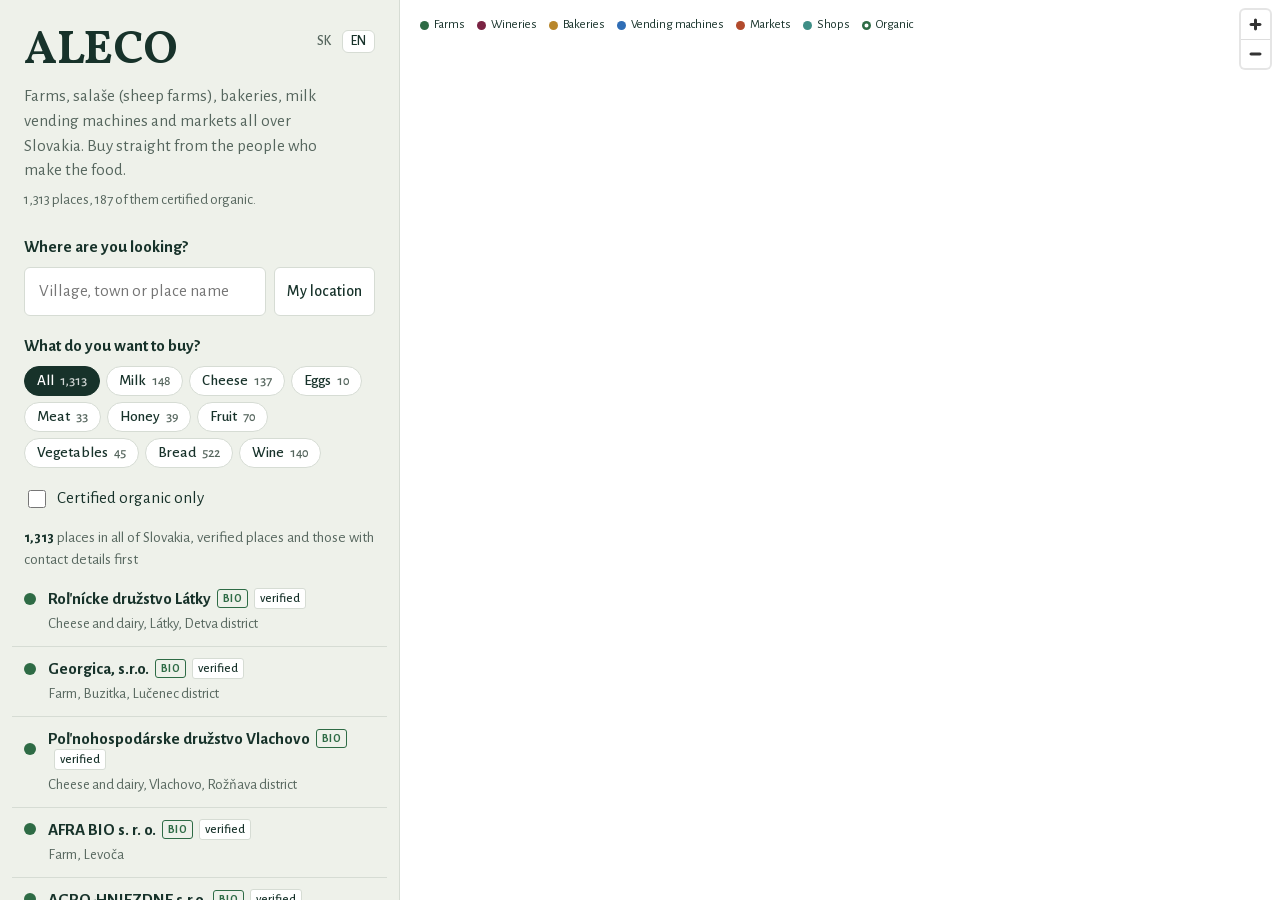
==== commit 1b9183a6: "English version, privacy notice and disclaimer The site now speaks Slovak and English: Slovak and Cz" ====
--- a/site/index.html
+++ b/site/index.html
@@ -10,6 +10,7 @@
   <meta property="og:type" content="website">
   <meta property="og:site_name" content="ALECO">
   <meta property="og:locale" content="sk_SK">
+  <meta property="og:locale:alternate" content="en_GB">
   <meta property="og:title" content="ALECO: lokálne jedlo na Slovensku">
   <meta property="og:description" content="Mapa fariem, salašov, mliečnych automatov, trhov a ďalších miest, kde kúpite jedlo priamo od tých, čo ho vyrábajú. Zadarmo, bez reklám.">
   <meta property="og:url" content="https://papkosd.github.io/ALECO/">
@@ -21,94 +22,112 @@
   <link rel="icon" href="favicon.svg" type="image/svg+xml">
   <link rel="apple-touch-icon" href="apple-touch-icon.png">
   <meta name="theme-color" content="#17322a">
-  <!-- fonts and the map library are served from this site; the only outside requests are the map tiles -->
+  <!-- fonts and the map library are served from this site; the only outside requests are the map tiles (OpenFreeMap)
+       and anonymous visit counts (GoatCounter) -->
   <link rel="preconnect" href="https://tiles.openfreemap.org" crossorigin>
   <link href="fonts/fonts.css" rel="stylesheet">
   <link href="vendor/maplibre-gl-4.7.1/maplibre-gl.css" rel="stylesheet">
-  <link href="style.css?v=9" rel="stylesheet">
+  <link href="style.css?v=10" rel="stylesheet">
 </head>
 <body>
+  <!-- Slovak is written here; app.js swaps in English (data-t keys) for English visitors or after "EN" -->
   <div class="app">
-    <aside class="panel" aria-label="Zoznam miest">
+    <aside class="panel" data-t-aria="panel" aria-label="Zoznam miest">
       <header class="intro">
         <h1>ALECO</h1>
-        <p class="tagline">Farmy a lokálne jedlo na Slovensku</p>
-        <p class="lede">Farmy, salaše, pekárne, mliečne automaty a trhy na celom Slovensku. Kupujte priamo od tých, čo jedlo vyrábajú.</p>
+        <p class="tagline" data-t="tagline">Farmy a lokálne jedlo na Slovensku</p>
+        <p class="lede" data-t="lede">Farmy, salaše, pekárne, mliečne automaty a trhy na celom Slovensku. Kupujte priamo od tých, čo jedlo vyrábajú.</p>
         <p class="stats" id="stats"></p>
+        <div class="lang" role="group" aria-label="Jazyk / Language">
+          <button type="button" data-lang="sk" aria-pressed="true" lang="sk">SK</button>
+          <button type="button" data-lang="en" aria-pressed="false" lang="en">EN</button>
+        </div>
       </header>
 
       <div class="controls">
         <div class="step">
-          <label class="step-label" for="q">Kde hľadáte?</label>
+          <label class="step-label" for="q" data-t="where">Kde hľadáte?</label>
           <div class="where">
-            <input id="q" type="search" placeholder="Obec alebo názov miesta" autocomplete="off" enterkeyhint="search">
-            <button type="button" class="btn ghost" id="locate">Moja poloha</button>
+            <input id="q" type="search" data-t-placeholder="placeholder" placeholder="Obec alebo názov miesta" autocomplete="off" enterkeyhint="search">
+            <button type="button" class="btn ghost" id="locate" data-t="myLocation">Moja poloha</button>
           </div>
           <div class="suggest" id="suggest" hidden></div>
           <div class="near-row" id="nearRow" hidden>
             <label class="select">
-              <span class="visually-hidden">Ako ďaleko</span>
+              <span class="visually-hidden" data-t="howFar">Ako ďaleko</span>
               <select id="radius">
-                <option value="10">do 10 km</option>
-                <option value="25" selected>do 25 km</option>
-                <option value="50">do 50 km</option>
-                <option value="0">celé Slovensko</option>
+                <option value="10" data-t="r10">do 10 km</option>
+                <option value="25" selected data-t="r25">do 25 km</option>
+                <option value="50" data-t="r50">do 50 km</option>
+                <option value="0" data-t="r0">celé Slovensko</option>
               </select>
             </label>
-            <button type="button" class="link-btn" id="clearLoc">Zrušiť miesto</button>
+            <button type="button" class="link-btn" id="clearLoc" data-t="clearLoc">Zrušiť miesto</button>
           </div>
         </div>
         <div class="step">
-          <p class="step-label" id="buyLabel">Čo chcete kúpiť?</p>
+          <p class="step-label" id="buyLabel" data-t="what">Čo chcete kúpiť?</p>
           <div class="chips" role="group" aria-labelledby="buyLabel" id="chips"></div>
         </div>
-        <label class="toggle"><input type="checkbox" id="bioOnly"> Len s certifikátom BIO</label>
+        <label class="toggle"><input type="checkbox" id="bioOnly"> <span data-t="bioOnly">Len s certifikátom BIO</span></label>
       </div>
 
       <p class="hint" id="hint" hidden></p>
       <div class="count-row" id="countRow">
         <p class="count" id="count" aria-live="polite"></p>
-        <button type="button" class="link-btn share-search" id="shareSearch" hidden>Zdieľať výber</button>
+        <button type="button" class="link-btn share-search" id="shareSearch" hidden data-t="shareSearch">Zdieľať výber</button>
       </div>
       <ol class="list" id="list"></ol>
 
       <section class="detail" id="detail" hidden aria-live="polite"></section>
 
       <footer class="foot">
-        <p><button type="button" class="link-btn" id="addBtn">Chýba tu miesto alebo je niečo zle?</button></p>
-        <p><button type="button" class="link-btn" id="aboutBtn">Odkiaľ sú údaje</button></p>
-        <p class="small">Otvorený projekt bez reklám, provízií a sledovania. Údaje: <a href="https://www.openstreetmap.org/copyright">© prispievatelia OpenStreetMap</a> (ODbL), <a href="https://webgate.ec.europa.eu/tracesnt/directory/publication/organic-operator/index">register ekologických certifikátov EÚ</a> a <a href="https://www.geonames.org/">GeoNames</a> (CC BY 4.0). <span id="generated"></span></p>
+        <p><button type="button" class="link-btn" id="addBtn" data-t="addBtn">Chýba tu miesto alebo je niečo zle?</button></p>
+        <p><button type="button" class="link-btn" id="aboutBtn" data-t="aboutBtn">Odkiaľ sú údaje</button></p>
+        <p><button type="button" class="link-btn" id="privacyBtn" data-t="privacyBtn">Súkromie a podmienky</button></p>
+        <p class="small"><span data-t-html="footSmall">Otvorený projekt bez reklám, provízií a cookies. Údaje: <a href="https://www.openstreetmap.org/copyright">© prispievatelia OpenStreetMap</a> (ODbL), <a href="https://webgate.ec.europa.eu/tracesnt/directory/publication/organic-operator/index">register ekologických certifikátov EÚ</a> a <a href="https://www.geonames.org/">GeoNames</a> (CC BY 4.0).</span> <span id="generated"></span></p>
       </footer>
     </aside>
 
     <main class="map-wrap">
-      <div id="map" role="region" aria-label="Mapa"></div>
-      <ul class="legend" id="legend" aria-label="Farby bodov na mape"></ul>
+      <div id="map" role="region" data-t-aria="map" aria-label="Mapa"></div>
+      <ul class="legend" id="legend" data-t-aria="legend" aria-label="Farby bodov na mape"></ul>
     </main>
   </div>
 
   <dialog id="addDialog" aria-labelledby="addTitle">
-    <h2 id="addTitle">Pridať, opraviť alebo odstrániť miesto</h2>
-    <p>Predávate jedlo, ktoré sami vyrábate, alebo tu chýba miesto, ktoré poznáte? Napíšte nám názov, obec, čo predávate a kedy. Skontrolujeme to a pridáme na mapu.</p>
-    <p>Ak je pri mieste niečo zle alebo ste na mape a nechcete tu byť, napíšte nám. Opravíme to alebo údaje odstránime.</p>
-    <p class="mail-row"><a class="btn" id="mailAdd" href="#">Napísať e-mail</a> <span class="small" id="mailText"></span></p>
-    <p class="small">Mapujete v OpenStreetMap? Miesto môžete pridať aj tam, na ALECO sa objaví pri ďalšej aktualizácii.</p>
-    <form method="dialog"><button class="btn ghost">Zavrieť</button></form>
+    <h2 id="addTitle" data-t="addTitle">Pridať, opraviť alebo odstrániť miesto</h2>
+    <p data-t="add1">Predávate jedlo, ktoré sami vyrábate, alebo tu chýba miesto, ktoré poznáte? Napíšte nám názov, obec, čo predávate a kedy. Skontrolujeme to a pridáme na mapu.</p>
+    <p data-t="add2">Ak je pri mieste niečo zle alebo ste na mape a nechcete tu byť, napíšte nám. Opravíme to alebo údaje odstránime.</p>
+    <p class="mail-row"><a class="btn" id="mailAdd" href="#" data-t="mailAdd">Napísať e-mail</a> <span class="small" id="mailText"></span></p>
+    <p class="small" data-t="add3">Mapujete v OpenStreetMap? Miesto môžete pridať aj tam, na ALECO sa objaví pri ďalšej aktualizácii.</p>
+    <form method="dialog"><button class="btn ghost" data-t="close">Zavrieť</button></form>
   </dialog>
 
   <dialog id="aboutDialog" aria-labelledby="aboutTitle">
-    <h2 id="aboutTitle">Odkiaľ sú údaje</h2>
-    <p><strong>Obchody, trhy, automaty, pekárne a vinárstva</strong> pochádzajú z OpenStreetMap, otvorenej mapy, ktorú môže upravovať ktokoľvek. Reťazce a supermarkety vynechávame.</p>
-    <p><strong>Pečiatka BIO</strong> znamená platný certifikát ekologickej výroby z registra Európskej komisie (TRACES). Produkty vypisujeme z certifikátu. Ukazujeme len výrobcov, ktorých certifikát uvádza jedlo pre ľudí, napríklad med, syr, ovocie alebo zeleninu. Farmy, ktoré pestujú len obilie či krmivo pre spracovateľov, na mape nie sú. Z certifikátu nevieme, či výrobca predáva aj priamo, preto si to pred cestou overte.</p>
-    <p><strong>Poloha</strong> certifikovaných výrobcov je adresa z certifikátu: prevádzka, ak je uvedená, inak sídlo firmy. Ak je sídlo v kancelárii vo veľkom meste, výrobcu na mapu nedávame, kým nezistíme, kde naozaj hospodári.</p>
-    <p>Súkromne hospodáriacich roľníkov zverejníme až s ich súhlasom.</p>
-    <p>Údaje sú otvorené (ODbL), môžete ich voľne použiť s uvedením zdroja: <a href="data/places.csv" download>tabuľka CSV</a> alebo <a href="data/places.geojson" download>GeoJSON</a>.</p>
-    <p><strong>Súkromie:</strong> stránka nepoužíva cookies ani analytiku. Mapové podklady sa načítavajú z <a href="https://openfreemap.org/" target="_blank" rel="noopener">OpenFreeMap</a>. Vašu polohu, ak ju povolíte, používame len na zoradenie zoznamu priamo vo vašom prehliadači.</p>
-    <p><strong>Kontakt:</strong> <a id="mailAbout" href="#"></a>. Ak ste na mape a nechcete tu byť, napíšte nám a údaje odstránime.</p>
-    <form method="dialog"><button class="btn">Zavrieť</button></form>
+    <h2 id="aboutTitle" data-t="aboutTitle">Odkiaľ sú údaje</h2>
+    <p data-t-html="about1"><strong>Obchody, trhy, automaty, pekárne a vinárstva</strong> pochádzajú z OpenStreetMap, otvorenej mapy, ktorú môže upravovať ktokoľvek. Reťazce a supermarkety vynechávame.</p>
+    <p data-t-html="about2"><strong>Pečiatka BIO</strong> znamená platný certifikát ekologickej výroby v registri Európskej komisie (TRACES). Produkty vypisujeme z certifikátu. Ukazujeme len výrobcov, ktorých certifikát uvádza jedlo pre ľudí, napríklad med, syr, ovocie alebo zeleninu. Farmy, ktoré pestujú len obilie či krmivo pre spracovateľov, na mape nie sú. Z certifikátu nevieme, či výrobca predáva aj priamo, preto si to pred cestou overte.</p>
+    <p data-t-html="about3"><strong>Poloha</strong> certifikovaných výrobcov je adresa z certifikátu: prevádzka, ak je uvedená, inak sídlo firmy. Ak je sídlo v kancelárii vo veľkom meste, výrobcu na mapu nedávame, kým nezistíme, kde naozaj hospodári.</p>
+    <p data-t="about4">Súkromne hospodáriacich roľníkov z registra certifikátov zverejníme až s ich súhlasom.</p>
+    <p data-t-html="about5">Údaje sú otvorené (ODbL), môžete ich voľne použiť s uvedením zdroja: <a href="data/places.csv" download>tabuľka CSV</a> alebo <a href="data/places.geojson" download>GeoJSON</a>.</p>
+    <form method="dialog"><button class="btn" data-t="close">Zavrieť</button></form>
   </dialog>
 
+  <dialog id="privacyDialog" aria-labelledby="privacyTitle">
+    <h2 id="privacyTitle" data-t="privacyTitle">Súkromie a podmienky</h2>
+    <p><strong data-t="opLabel">Prevádzkovateľ:</strong> <span class="operator"></span><a class="mail" href="#"></a>. <span data-t="opNote">ALECO je nekomerčný projekt.</span></p>
+    <p data-t-html="priv1"><strong>Údaje o miestach.</strong> Zverejňujeme názov, polohu, adresu, kontakt, otváracie hodiny a ponuku miest, kde sa predáva jedlo priamo od výrobcov. Pochádzajú z verejných zdrojov: z OpenStreetMap, z registra ekologických certifikátov EÚ a z webov samotných predajcov. Ak miesto prevádzkuje fyzická osoba, ide o osobné údaje. Spracúvame ich na základe oprávneného záujmu informovať verejnosť o priamom predaji potravín (čl. 6 ods. 1 písm. f) GDPR) a len v rozsahu, v akom ich predajca sám zverejnil. Súkromne hospodáriacich roľníkov z registra certifikátov nezverejňujeme.</p>
+    <p data-t-html="priv2"><strong>Vaše práva.</strong> Môžete požiadať o prístup k údajom, ich opravu alebo vymazanie a namietať proti ich zverejneniu. Stačí napísať na e-mail vyššie. Údaje bez zbytočného odkladu opravíme alebo odstránime z mapy aj z otvorených dát. Máte aj právo podať sťažnosť <a href="https://dataprotection.gov.sk/" target="_blank" rel="noopener">Úradu na ochranu osobných údajov SR</a>.</p>
+    <p data-t-html="priv3"><strong>Návštevníci.</strong> Stránka nepoužíva cookies. Návštevnosť a to, čo sa hľadá (obce, produkty, otvorené miesta), meriame anonymne cez <a href="https://www.goatcounter.com/" target="_blank" rel="noopener">GoatCounter</a>, ktorý neukladá IP adresy. Stránku hostí GitHub Pages a mapové podklady poskytuje OpenFreeMap; tieto služby pri načítaní stránky technicky spracúvajú vašu IP adresu. Vašu polohu, ak ju povolíte, používame len vo vašom prehliadači na zoradenie zoznamu.</p>
+    <p data-t-html="priv4"><strong>Upozornenie.</strong> Údaje pochádzajú z verejných zdrojov a môžu byť neúplné alebo neaktuálne. Pred cestou si otváracie hodiny a ponuku overte priamo u predajcu. Pečiatka BIO znamená, že výrobca má platný certifikát v registri EÚ; ALECO nič necertifikuje.</p>
+    <p data-t-html="priv5"><strong>Licencie.</strong> Kód: AGPL-3.0, <a href="https://github.com/PapkoSD/ALECO" target="_blank" rel="noopener">GitHub</a>. Údaje: ODbL (© prispievatelia OpenStreetMap), register ekologických certifikátov Európskej komisie, GeoNames (CC BY 4.0).</p>
+    <form method="dialog"><button class="btn" data-t="close">Zavrieť</button></form>
+  </dialog>
+
+  <!-- anonymous visit counts: no cookies, no IP addresses stored; localhost is not counted -->
+  <script data-goatcounter="https://aleco-sk.goatcounter.com/count" async src="vendor/goatcounter/count.js"></script>
   <script src="vendor/maplibre-gl-4.7.1/maplibre-gl.js"></script>
-  <script src="app.js?v=23"></script>
+  <script src="app.js?v=25"></script>
 </body>
 </html>
--- a/site/style.css
+++ b/site/style.css
@@ -39,7 +39,14 @@
   background: var(--field);
   border-right: 1px solid var(--line);
 }
-.intro { padding: 28px 24px 8px; }
+.intro { position: relative; padding: 28px 24px 8px; }
+/* SK | EN */
+.lang { position: absolute; top: 30px; right: 24px; display: flex; gap: 2px; }
+.lang button {
+  padding: 2px 8px; font: 500 0.85rem var(--ui); color: var(--muted);
+  background: none; border: 1px solid transparent; border-radius: 6px; cursor: pointer;
+}
+.lang button[aria-pressed="true"] { color: var(--ink); background: var(--paper); border-color: var(--line); }
 .intro h1 {
   margin: 0;
   font: 700 2.9rem/1 var(--display);
@@ -237,6 +244,7 @@
   .intro h1 { font-size: 1.9rem; }
   .intro .lede, .intro .stats { display: none; }
   .intro .tagline { display: block; margin: 0; font-size: 0.95rem; line-height: 1.3; }
+  .lang { position: static; margin-left: auto; align-self: center; }
   .controls { padding: 12px 16px 4px; }
   .count-row { margin: 6px 16px; }
   .hint { margin: 10px 16px 0; }
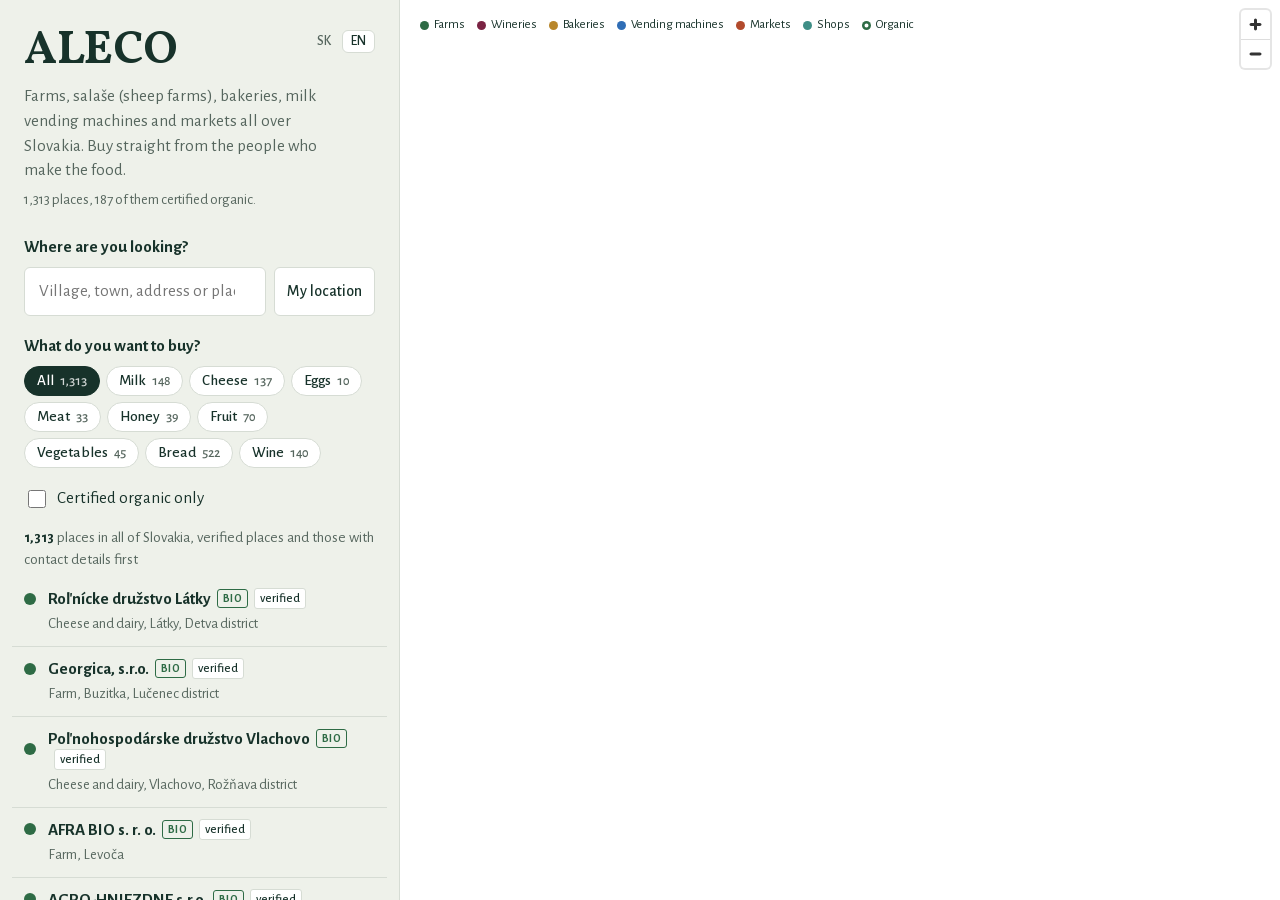
==== commit 51f3e4eb: "Address search, and the operator's name in the privacy notice The search box now finds addresses, st" ====
--- a/site/index.html
+++ b/site/index.html
@@ -22,8 +22,8 @@
   <link rel="icon" href="favicon.svg" type="image/svg+xml">
   <link rel="apple-touch-icon" href="apple-touch-icon.png">
   <meta name="theme-color" content="#17322a">
-  <!-- fonts and the map library are served from this site; the only outside requests are the map tiles (OpenFreeMap)
-       and anonymous visit counts (GoatCounter) -->
+  <!-- fonts and the map library are served from this site; the only outside requests are the map tiles (OpenFreeMap),
+       anonymous visit counts (GoatCounter) and address lookups (Photon, only for typed addresses) -->
   <link rel="preconnect" href="https://tiles.openfreemap.org" crossorigin>
   <link href="fonts/fonts.css" rel="stylesheet">
   <link href="vendor/maplibre-gl-4.7.1/maplibre-gl.css" rel="stylesheet">
@@ -48,7 +48,7 @@
         <div class="step">
           <label class="step-label" for="q" data-t="where">Kde hľadáte?</label>
           <div class="where">
-            <input id="q" type="search" data-t-placeholder="placeholder" placeholder="Obec alebo názov miesta" autocomplete="off" enterkeyhint="search">
+            <input id="q" type="search" data-t-placeholder="placeholder" placeholder="Obec, adresa alebo názov miesta" autocomplete="off" enterkeyhint="search">
             <button type="button" class="btn ghost" id="locate" data-t="myLocation">Moja poloha</button>
           </div>
           <div class="suggest" id="suggest" hidden></div>
@@ -119,7 +119,7 @@
     <p><strong data-t="opLabel">Prevádzkovateľ:</strong> <span class="operator"></span><a class="mail" href="#"></a>. <span data-t="opNote">ALECO je nekomerčný projekt.</span></p>
     <p data-t-html="priv1"><strong>Údaje o miestach.</strong> Zverejňujeme názov, polohu, adresu, kontakt, otváracie hodiny a ponuku miest, kde sa predáva jedlo priamo od výrobcov. Pochádzajú z verejných zdrojov: z OpenStreetMap, z registra ekologických certifikátov EÚ a z webov samotných predajcov. Ak miesto prevádzkuje fyzická osoba, ide o osobné údaje. Spracúvame ich na základe oprávneného záujmu informovať verejnosť o priamom predaji potravín (čl. 6 ods. 1 písm. f) GDPR) a len v rozsahu, v akom ich predajca sám zverejnil. Súkromne hospodáriacich roľníkov z registra certifikátov nezverejňujeme.</p>
     <p data-t-html="priv2"><strong>Vaše práva.</strong> Môžete požiadať o prístup k údajom, ich opravu alebo vymazanie a namietať proti ich zverejneniu. Stačí napísať na e-mail vyššie. Údaje bez zbytočného odkladu opravíme alebo odstránime z mapy aj z otvorených dát. Máte aj právo podať sťažnosť <a href="https://dataprotection.gov.sk/" target="_blank" rel="noopener">Úradu na ochranu osobných údajov SR</a>.</p>
-    <p data-t-html="priv3"><strong>Návštevníci.</strong> Stránka nepoužíva cookies. Návštevnosť a to, čo sa hľadá (obce, produkty, otvorené miesta), meriame anonymne cez <a href="https://www.goatcounter.com/" target="_blank" rel="noopener">GoatCounter</a>, ktorý neukladá IP adresy. Stránku hostí GitHub Pages a mapové podklady poskytuje OpenFreeMap; tieto služby pri načítaní stránky technicky spracúvajú vašu IP adresu. Vašu polohu, ak ju povolíte, používame len vo vašom prehliadači na zoradenie zoznamu.</p>
+    <p data-t-html="priv3"><strong>Návštevníci.</strong> Stránka nepoužíva cookies. Návštevnosť a to, čo sa hľadá (obce, produkty, otvorené miesta), meriame anonymne cez <a href="https://www.goatcounter.com/" target="_blank" rel="noopener">GoatCounter</a>, ktorý neukladá IP adresy. Ak do vyhľadávania napíšete adresu alebo miesto, ktoré nie je obec, text sa pošle službe <a href="https://photon.komoot.io/" target="_blank" rel="noopener">Photon</a> (komoot, Nemecko), ktorá ho vyhľadá v OpenStreetMap. Stránku hostí GitHub Pages a mapové podklady poskytuje OpenFreeMap; tieto služby pri načítaní stránky technicky spracúvajú vašu IP adresu. Vašu polohu, ak ju povolíte, používame len vo vašom prehliadači na zoradenie zoznamu.</p>
     <p data-t-html="priv4"><strong>Upozornenie.</strong> Údaje pochádzajú z verejných zdrojov a môžu byť neúplné alebo neaktuálne. Pred cestou si otváracie hodiny a ponuku overte priamo u predajcu. Pečiatka BIO znamená, že výrobca má platný certifikát v registri EÚ; ALECO nič necertifikuje.</p>
     <p data-t-html="priv5"><strong>Licencie.</strong> Kód: AGPL-3.0, <a href="https://github.com/PapkoSD/ALECO" target="_blank" rel="noopener">GitHub</a>. Údaje: ODbL (© prispievatelia OpenStreetMap), register ekologických certifikátov Európskej komisie, GeoNames (CC BY 4.0).</p>
     <form method="dialog"><button class="btn" data-t="close">Zavrieť</button></form>
@@ -128,6 +128,6 @@
   <!-- anonymous visit counts: no cookies, no IP addresses stored; localhost is not counted -->
   <script data-goatcounter="https://aleco-sk.goatcounter.com/count" async src="vendor/goatcounter/count.js"></script>
   <script src="vendor/maplibre-gl-4.7.1/maplibre-gl.js"></script>
-  <script src="app.js?v=25"></script>
+  <script src="app.js?v=27"></script>
 </body>
 </html>
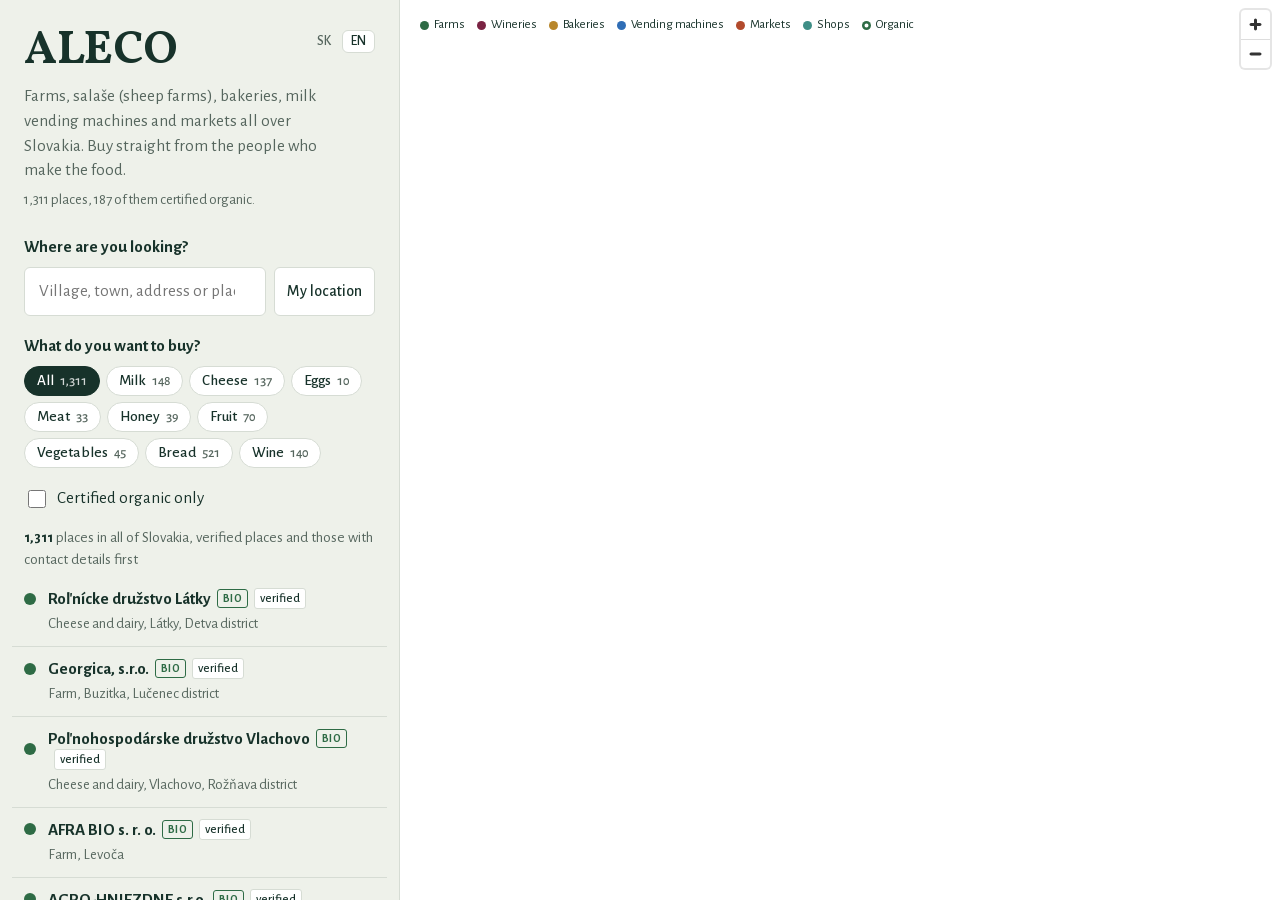
==== commit a57a3fa0: "Take closed shops off the map; real edit dates; keep positions out of links Farma Tuška's Bratislava" ====
--- a/site/index.html
+++ b/site/index.html
@@ -17,7 +17,7 @@
   <meta property="og:image" content="https://papkosd.github.io/ALECO/og.png">
   <meta property="og:image:width" content="1200">
   <meta property="og:image:height" content="630">
-  <meta property="og:image:alt" content="ALECO, farmy a lokálne jedlo na Slovensku: mapa Slovenska s 1 313 bodmi">
+  <meta property="og:image:alt" content="ALECO, farmy a lokálne jedlo na Slovensku: mapa Slovenska s miestami, kde kúpite jedlo priamo od výrobcov">
   <meta name="twitter:card" content="summary_large_image">
   <link rel="icon" href="favicon.svg" type="image/svg+xml">
   <link rel="apple-touch-icon" href="apple-touch-icon.png">
@@ -117,9 +117,9 @@
   <dialog id="privacyDialog" aria-labelledby="privacyTitle">
     <h2 id="privacyTitle" data-t="privacyTitle">Súkromie a podmienky</h2>
     <p><strong data-t="opLabel">Prevádzkovateľ:</strong> <span class="operator"></span><a class="mail" href="#"></a>. <span data-t="opNote">ALECO je nekomerčný projekt.</span></p>
-    <p data-t-html="priv1"><strong>Údaje o miestach.</strong> Zverejňujeme názov, polohu, adresu, kontakt, otváracie hodiny a ponuku miest, kde sa predáva jedlo priamo od výrobcov. Pochádzajú z verejných zdrojov: z OpenStreetMap, z registra ekologických certifikátov EÚ a z webov samotných predajcov. Ak miesto prevádzkuje fyzická osoba, ide o osobné údaje. Spracúvame ich na základe oprávneného záujmu informovať verejnosť o priamom predaji potravín (čl. 6 ods. 1 písm. f) GDPR) a len v rozsahu, v akom ich predajca sám zverejnil. Súkromne hospodáriacich roľníkov z registra certifikátov nezverejňujeme.</p>
+    <p data-t-html="priv1"><strong>Údaje o miestach.</strong> Zverejňujeme názov, polohu, adresu, kontakt, otváracie hodiny a ponuku miest, kde sa predáva jedlo priamo od výrobcov. Pochádzajú z verejných zdrojov: z OpenStreetMap, z registra ekologických certifikátov EÚ a z webov samotných predajcov. Ak miesto prevádzkuje fyzická osoba, ide o osobné údaje. Spracúvame ich na základe oprávneného záujmu informovať verejnosť o priamom predaji potravín (čl. 6 ods. 1 písm. f) GDPR) a len v rozsahu, v akom ich predajca sám zverejnil. Súkromne hospodáriacich roľníkov z registra certifikátov zverejňujeme len s ich súhlasom.</p>
     <p data-t-html="priv2"><strong>Vaše práva.</strong> Môžete požiadať o prístup k údajom, ich opravu alebo vymazanie a namietať proti ich zverejneniu. Stačí napísať na e-mail vyššie. Údaje bez zbytočného odkladu opravíme alebo odstránime z mapy aj z otvorených dát. Máte aj právo podať sťažnosť <a href="https://dataprotection.gov.sk/" target="_blank" rel="noopener">Úradu na ochranu osobných údajov SR</a>.</p>
-    <p data-t-html="priv3"><strong>Návštevníci.</strong> Stránka nepoužíva cookies. Návštevnosť a to, čo sa hľadá (obce, produkty, otvorené miesta), meriame anonymne cez <a href="https://www.goatcounter.com/" target="_blank" rel="noopener">GoatCounter</a>, ktorý neukladá IP adresy. Ak do vyhľadávania napíšete adresu alebo miesto, ktoré nie je obec, text sa pošle službe <a href="https://photon.komoot.io/" target="_blank" rel="noopener">Photon</a> (komoot, Nemecko), ktorá ho vyhľadá v OpenStreetMap. Stránku hostí GitHub Pages a mapové podklady poskytuje OpenFreeMap; tieto služby pri načítaní stránky technicky spracúvajú vašu IP adresu. Vašu polohu, ak ju povolíte, používame len vo vašom prehliadači na zoradenie zoznamu.</p>
+    <p data-t-html="priv3"><strong>Návštevníci.</strong> Stránka nepoužíva cookies. Návštevnosť a to, čo sa na nej robí (ktoré obce a produkty sa hľadajú, ktoré miesta sa otvárajú, kliknutia na Navigovať, Zavolať, Web a Zdieľať), meriame anonymne cez <a href="https://www.goatcounter.com/" target="_blank" rel="noopener">GoatCounter</a>, ktorý neukladá IP adresy. Ak si prepnete jazyk, prehliadač si voľbu zapamätá (localStorage); nikam sa neposiela. Ak do vyhľadávania napíšete adresu alebo miesto, ktoré nie je obec, text sa pošle službe <a href="https://photon.komoot.io/" target="_blank" rel="noopener">Photon</a> (komoot, Nemecko), ktorá ho vyhľadá v OpenStreetMap. Stránku hostí GitHub Pages (<a href="https://docs.github.com/en/site-policy/privacy-policies/github-general-privacy-statement" target="_blank" rel="noopener">GitHub, USA</a>) a mapové podklady poskytuje OpenFreeMap; tieto služby pri načítaní stránky technicky spracúvajú vašu IP adresu. Vašu polohu, ak ju povolíte, používame len vo vašom prehliadači na zoradenie zoznamu a nikdy ju nedávame do odkazov.</p>
     <p data-t-html="priv4"><strong>Upozornenie.</strong> Údaje pochádzajú z verejných zdrojov a môžu byť neúplné alebo neaktuálne. Pred cestou si otváracie hodiny a ponuku overte priamo u predajcu. Pečiatka BIO znamená, že výrobca má platný certifikát v registri EÚ; ALECO nič necertifikuje.</p>
     <p data-t-html="priv5"><strong>Licencie.</strong> Kód: AGPL-3.0, <a href="https://github.com/PapkoSD/ALECO" target="_blank" rel="noopener">GitHub</a>. Údaje: ODbL (© prispievatelia OpenStreetMap), register ekologických certifikátov Európskej komisie, GeoNames (CC BY 4.0).</p>
     <form method="dialog"><button class="btn" data-t="close">Zavrieť</button></form>
@@ -128,6 +128,6 @@
   <!-- anonymous visit counts: no cookies, no IP addresses stored; localhost is not counted -->
   <script data-goatcounter="https://aleco-sk.goatcounter.com/count" async src="vendor/goatcounter/count.js"></script>
   <script src="vendor/maplibre-gl-4.7.1/maplibre-gl.js"></script>
-  <script src="app.js?v=27"></script>
+  <script src="app.js?v=29"></script>
 </body>
 </html>
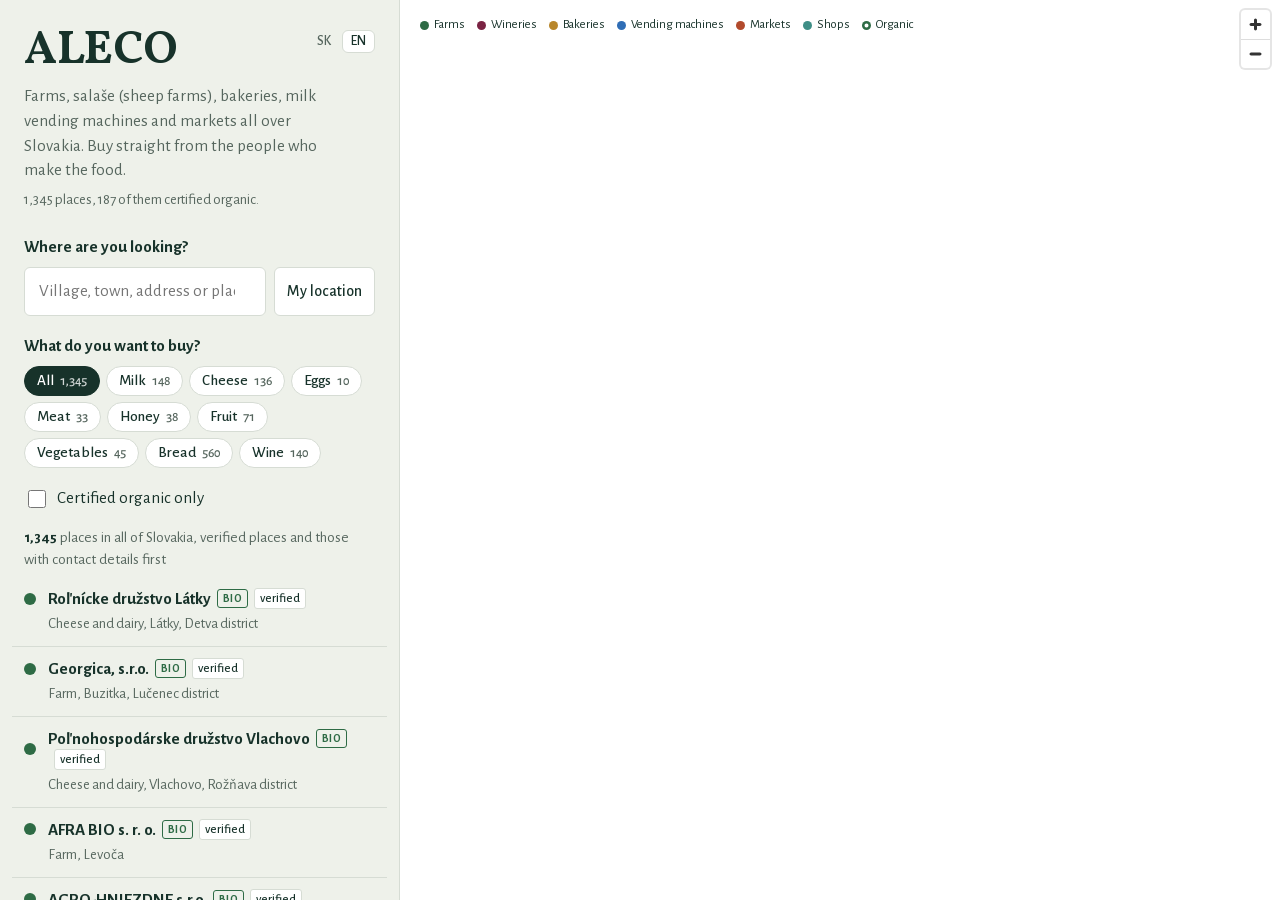
==== commit 1801a621: "About text: say which chains are left out "We leave out chains and supermarkets" is no longer true: " ====
--- a/site/index.html
+++ b/site/index.html
@@ -106,7 +106,7 @@
 
   <dialog id="aboutDialog" aria-labelledby="aboutTitle">
     <h2 id="aboutTitle" data-t="aboutTitle">Odkiaľ sú údaje</h2>
-    <p data-t-html="about1"><strong>Obchody, trhy, automaty, pekárne a vinárstva</strong> pochádzajú z OpenStreetMap, otvorenej mapy, ktorú môže upravovať ktokoľvek. Reťazce a supermarkety vynechávame.</p>
+    <p data-t-html="about1"><strong>Obchody, trhy, automaty, pekárne a vinárstva</strong> pochádzajú z OpenStreetMap, otvorenej mapy, ktorú môže upravovať ktokoľvek. Supermarkety, veľké korporácie a zahraničné reťazce vynechávame; miestne firmy a farmy zostávajú, aj keď majú viac predajní.</p>
     <p data-t-html="about2"><strong>Pečiatka BIO</strong> znamená platný certifikát ekologickej výroby v registri Európskej komisie (TRACES). Produkty vypisujeme z certifikátu. Ukazujeme len výrobcov, ktorých certifikát uvádza jedlo pre ľudí, napríklad med, syr, ovocie alebo zeleninu. Farmy, ktoré pestujú len obilie či krmivo pre spracovateľov, na mape nie sú. Z certifikátu nevieme, či výrobca predáva aj priamo, preto si to pred cestou overte.</p>
     <p data-t-html="about3"><strong>Poloha</strong> certifikovaných výrobcov je adresa z certifikátu: prevádzka, ak je uvedená, inak sídlo firmy. Ak je sídlo v kancelárii vo veľkom meste, výrobcu na mapu nedávame, kým nezistíme, kde naozaj hospodári.</p>
     <p data-t="about4">Súkromne hospodáriacich roľníkov z registra certifikátov zverejníme až s ich súhlasom.</p>
@@ -128,6 +128,6 @@
   <!-- anonymous visit counts: no cookies, no IP addresses stored; localhost is not counted -->
   <script data-goatcounter="https://aleco-sk.goatcounter.com/count" async src="vendor/goatcounter/count.js"></script>
   <script src="vendor/maplibre-gl-4.7.1/maplibre-gl.js"></script>
-  <script src="app.js?v=29"></script>
+  <script src="app.js?v=30"></script>
 </body>
 </html>
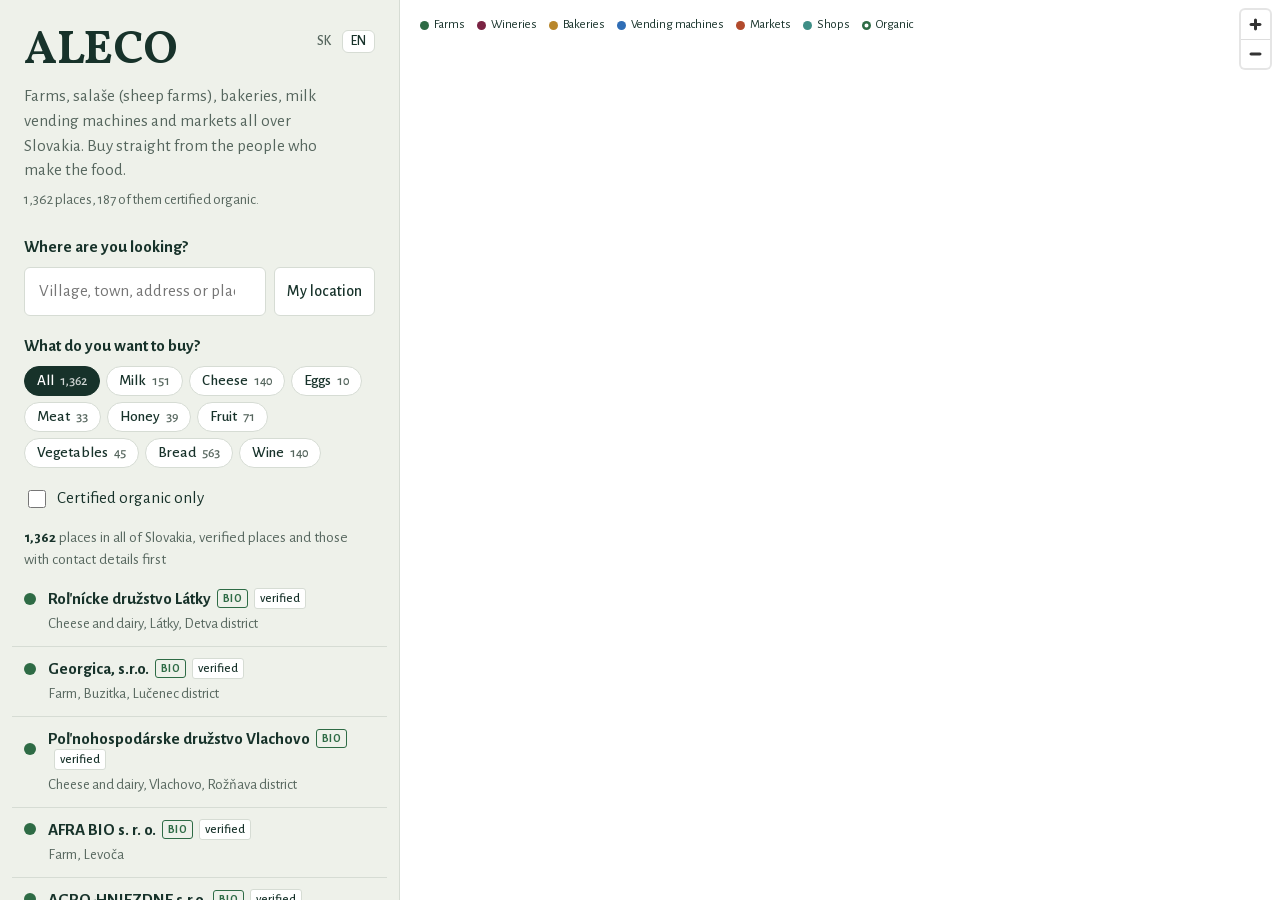
==== commit 638f21dd: "Corrections: checked removals again, exact houses for Navigate, sources Removals and reasons re-chec" ====
--- a/site/index.html
+++ b/site/index.html
@@ -128,6 +128,6 @@
   <!-- anonymous visit counts: no cookies, no IP addresses stored; localhost is not counted -->
   <script data-goatcounter="https://aleco-sk.goatcounter.com/count" async src="vendor/goatcounter/count.js"></script>
   <script src="vendor/maplibre-gl-4.7.1/maplibre-gl.js"></script>
-  <script src="app.js?v=30"></script>
+  <script src="app.js?v=31"></script>
 </body>
 </html>
